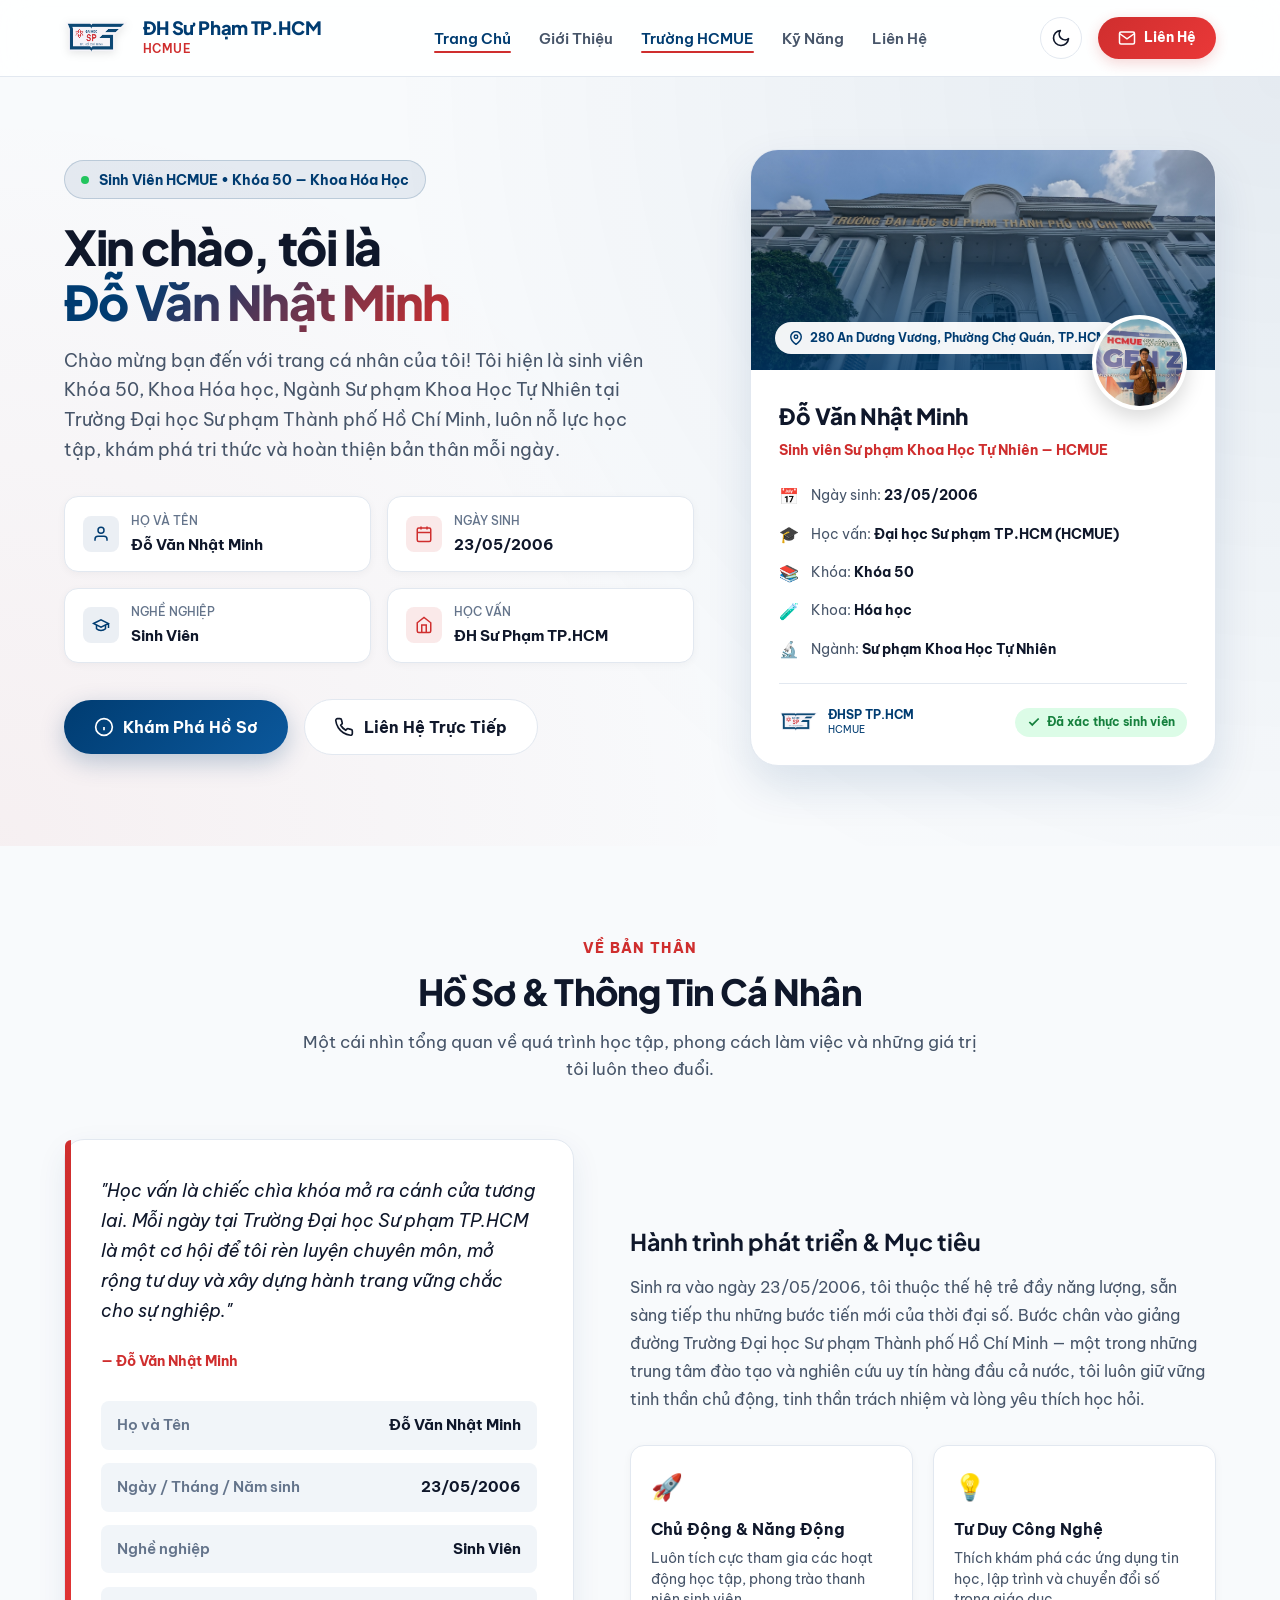
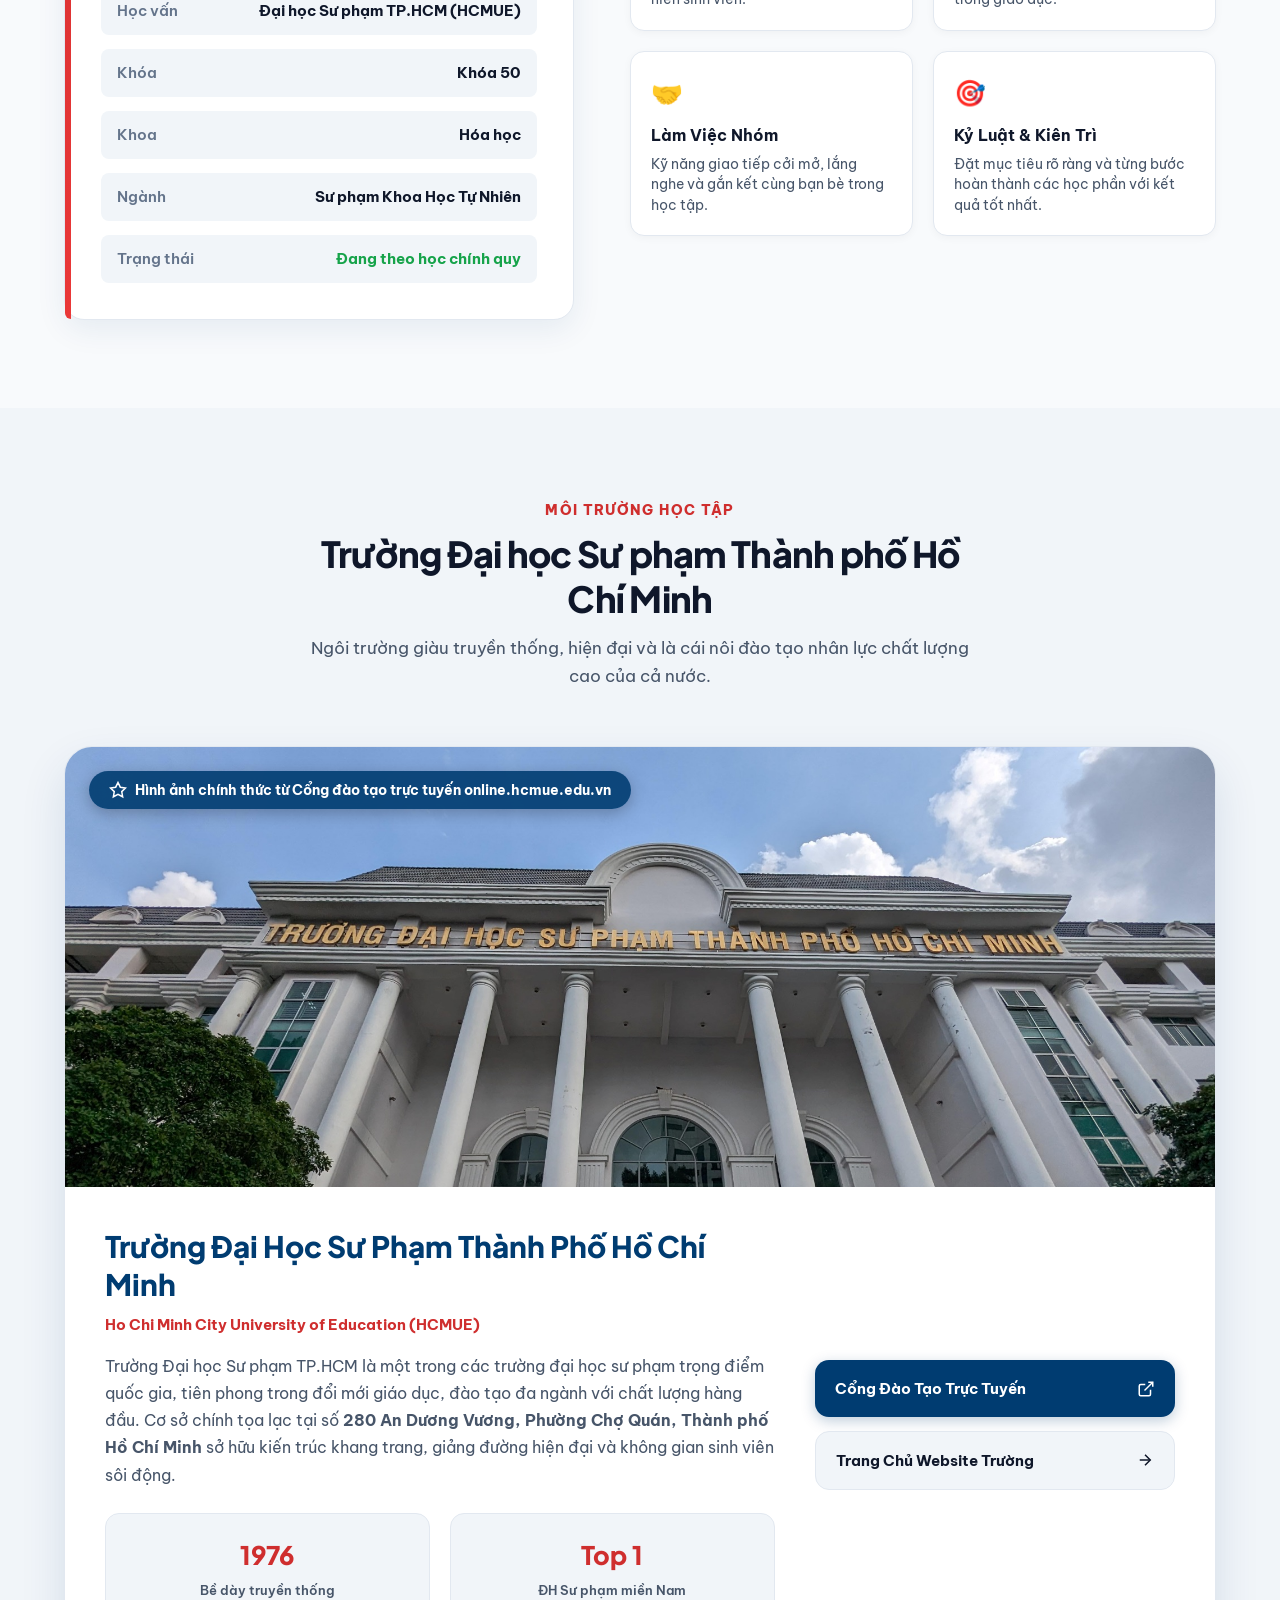
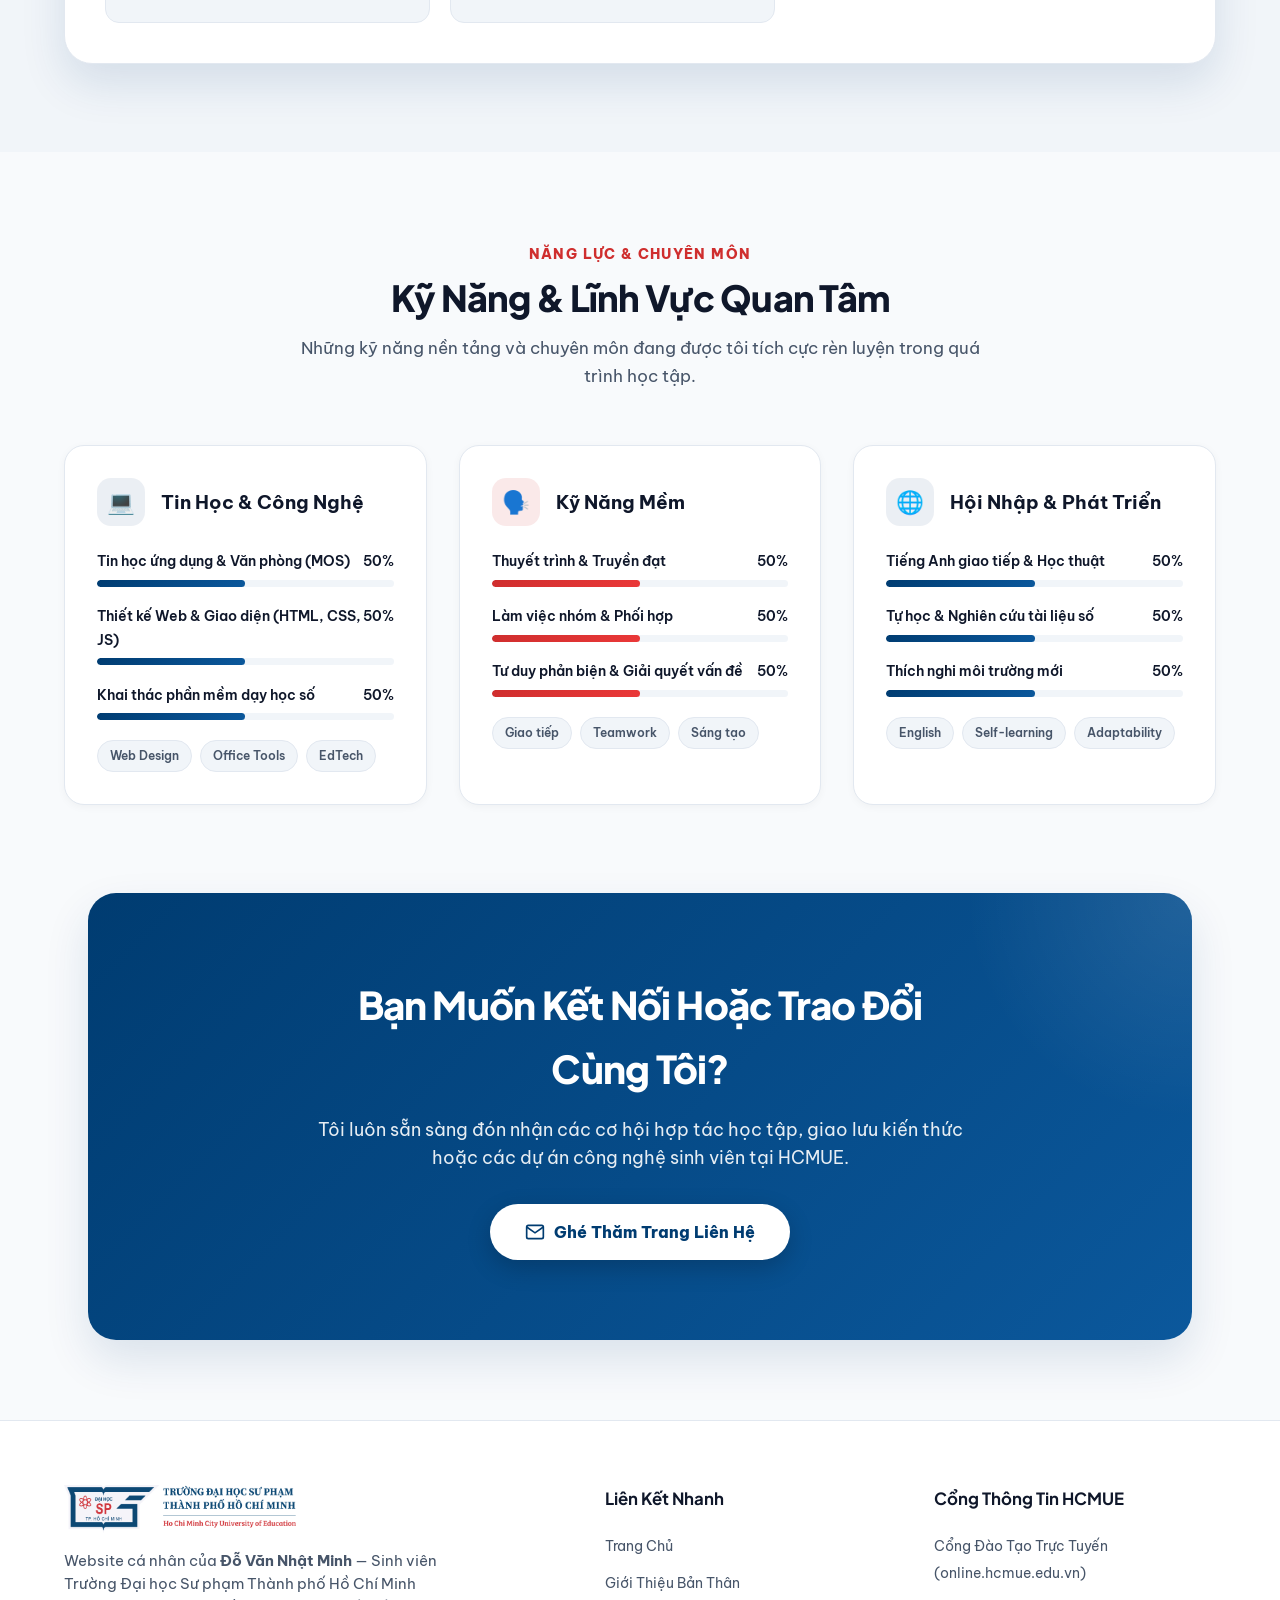
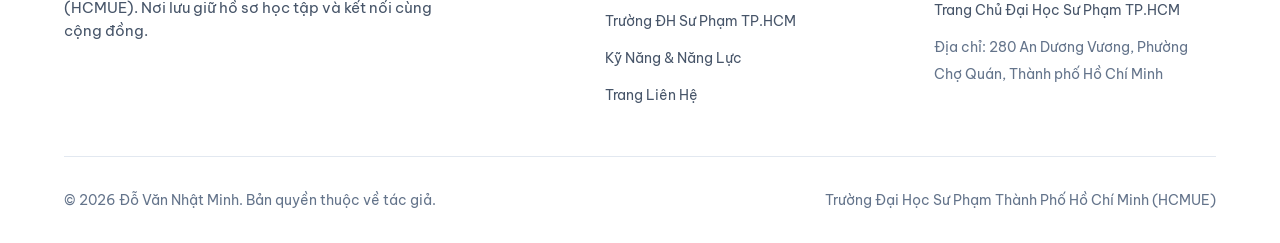
==== index.html @ 7319fc7e "Initial commit Created from https://vercel.com/new" ====
<!DOCTYPE html>
<html lang="vi" data-theme="light">
<head>
  <meta charset="UTF-8">
  <meta name="viewport" content="width=device-width, initial-scale=1.0">
  <title>Đỗ Văn Nhật Minh | Trang Cá Nhân - Trường Đại học Sư phạm TP.HCM</title>
  <meta name="description" content="Trang cá nhân của Đỗ Văn Nhật Minh - Sinh viên Trường Đại học Sư phạm Thành phố Hồ Chí Minh (HCMUE).">
  
  <!-- Favicon with HCMUE Logo -->
  <link rel="icon" type="image/png" href="assets/images/logo-hcmue.png">
  
  <!-- Fonts -->
  <link rel="preconnect" href="https://fonts.googleapis.com">
  <link rel="preconnect" href="https://fonts.gstatic.com" crossorigin>
  <link href="https://fonts.googleapis.com/css2?family=Be+Vietnam+Pro:ital,wght@0,300;0,400;0,500;0,600;0,700;0,800;1,400&family=Plus+Jakarta+Sans:wght@600;700;800&display=swap" rel="stylesheet">
  
  <!-- Main Stylesheet -->
  <link rel="stylesheet" href="assets/css/style.css">
</head>
<body>

  <!-- ==================== SITE HEADER & NAVBAR ==================== -->
  <header class="site-header">
    <div class="container navbar">
      <!-- Brand & School Logo -->
      <a href="index.html" class="nav-brand" title="Trường Đại học Sư phạm TP. Hồ Chí Minh">
        <img src="assets/images/logo-hcmue.png" alt="Logo Trường Đại học Sư phạm TP.HCM" class="brand-logo-img">
        <div class="brand-text">
          <span class="brand-title">ĐH Sư Phạm TP.HCM</span>
          <span class="brand-sub">HCMUE</span>
        </div>
      </a>

      <!-- Desktop Navigation Menu -->
      <ul class="nav-menu" id="navMenu">
        <li><a href="index.html" class="nav-link active">Trang Chủ</a></li>
        <li><a href="#about" class="nav-link">Giới Thiệu</a></li>
        <li><a href="#hcmue" class="nav-link">Trường HCMUE</a></li>
        <li><a href="#skills" class="nav-link">Kỹ Năng</a></li>
        <li><a href="contact.html" class="nav-link">Liên Hệ</a></li>
      </ul>

      <!-- Actions: Theme Toggle & Contact Button -->
      <div class="nav-actions">
        <button class="theme-toggle-btn" id="themeToggle" title="Chuyển đổi chế độ Sáng / Tối" aria-label="Đổi giao diện">
          <svg class="theme-icon-moon" width="20" height="20" viewBox="0 0 24 24" fill="none" stroke="currentColor" stroke-width="2" stroke-linecap="round" stroke-linejoin="round">
            <path d="M21 12.79A9 9 0 1 1 11.21 3 7 7 0 0 0 21 12.79z"></path>
          </svg>
          <svg class="theme-icon-sun" width="20" height="20" viewBox="0 0 24 24" fill="none" stroke="currentColor" stroke-width="2" stroke-linecap="round" stroke-linejoin="round">
            <circle cx="12" cy="12" r="5"></circle>
            <line x1="12" y1="1" x2="12" y2="3"></line>
            <line x1="12" y1="21" x2="12" y2="23"></line>
            <line x1="4.22" y1="4.22" x2="5.64" y2="5.64"></line>
            <line x1="18.36" y1="18.36" x2="19.78" y2="19.78"></line>
            <line x1="1" y1="12" x2="3" y2="12"></line>
            <line x1="21" y1="12" x2="23" y2="12"></line>
            <line x1="4.22" y1="19.78" x2="5.64" y2="18.36"></line>
            <line x1="18.36" y1="5.64" x2="19.78" y2="4.22"></line>
          </svg>
        </button>

        <a href="contact.html" class="btn-contact-nav">
          <svg width="18" height="18" viewBox="0 0 24 24" fill="none" stroke="currentColor" stroke-width="2">
            <path d="M4 4h16c1.1 0 2 .9 2 2v12c0 1.1-.9 2-2 2H4c-1.1 0-2-.9-2-2V6c0-1.1.9-2 2-2z"></path>
            <polyline points="22,6 12,13 2,6"></polyline>
          </svg>
          Liên Hệ
        </a>

        <!-- Mobile Toggle Button -->
        <button class="mobile-toggle" id="mobileToggle" aria-label="Mở Menu" aria-expanded="false">
          <svg width="26" height="26" viewBox="0 0 24 24" fill="none" stroke="currentColor" stroke-width="2">
            <line x1="3" y1="12" x2="21" y2="12"></line>
            <line x1="3" y1="6" x2="21" y2="6"></line>
            <line x1="3" y1="18" x2="21" y2="18"></line>
          </svg>
        </button>
      </div>
    </div>
  </header>

  <!-- ==================== MAIN CONTENT ==================== -->
  <main>
    <!-- HERO SECTION -->
    <section class="hero-section" id="home">
      <div class="container hero-grid">
        <!-- Hero Text Content -->
        <div class="hero-content">
          <div class="hero-badge-container">
            <span class="student-pill">
              <span class="pulse-dot"></span>
              Sinh Viên HCMUE • Khóa 50 — Khoa Hóa Học
            </span>
          </div>

          <h1 class="hero-title">
            Xin chào, tôi là <br>
            <span class="hero-title-highlight">Đỗ Văn Nhật Minh</span>
          </h1>

          <p class="hero-desc">
            Chào mừng bạn đến với trang cá nhân của tôi! Tôi hiện là sinh viên Khóa 50, Khoa Hóa học, Ngành Sư phạm Khoa Học Tự Nhiên tại Trường Đại học Sư phạm Thành phố Hồ Chí Minh, luôn nỗ lực học tập, khám phá tri thức và hoàn thiện bản thân mỗi ngày.
          </p>

          <!-- Quick Info Cards -->
          <div class="hero-quick-info">
            <div class="quick-info-item">
              <div class="quick-info-icon">
                <svg width="18" height="18" viewBox="0 0 24 24" fill="none" stroke="currentColor" stroke-width="2">
                  <path d="M20 21v-2a4 4 0 0 0-4-4H8a4 4 0 0 0-4 4v2"></path>
                  <circle cx="12" cy="7" r="4"></circle>
                </svg>
              </div>
              <div>
                <span class="quick-info-label">Họ và Tên</span>
                <span class="quick-info-val">Đỗ Văn Nhật Minh</span>
              </div>
            </div>

            <div class="quick-info-item">
              <div class="quick-info-icon accent">
                <svg width="18" height="18" viewBox="0 0 24 24" fill="none" stroke="currentColor" stroke-width="2">
                  <rect x="3" y="4" width="18" height="18" rx="2" ry="2"></rect>
                  <line x1="16" y1="2" x2="16" y2="6"></line>
                  <line x1="8" y1="2" x2="8" y2="6"></line>
                  <line x1="3" y1="10" x2="21" y2="10"></line>
                </svg>
              </div>
              <div>
                <span class="quick-info-label">Ngày sinh</span>
                <span class="quick-info-val">23/05/2006</span>
              </div>
            </div>

            <div class="quick-info-item">
              <div class="quick-info-icon">
                <svg width="18" height="18" viewBox="0 0 24 24" fill="none" stroke="currentColor" stroke-width="2">
                  <path d="M22 10v6M2 10l10-5 10 5-10 5z"></path>
                  <path d="M6 12v5c3 3 9 3 12 0v-5"></path>
                </svg>
              </div>
              <div>
                <span class="quick-info-label">Nghề nghiệp</span>
                <span class="quick-info-val">Sinh Viên</span>
              </div>
            </div>

            <div class="quick-info-item">
              <div class="quick-info-icon accent">
                <svg width="18" height="18" viewBox="0 0 24 24" fill="none" stroke="currentColor" stroke-width="2">
                  <path d="M3 9l9-7 9 7v11a2 2 0 0 1-2 2H5a2 2 0 0 1-2-2z"></path>
                  <polyline points="9 22 9 12 15 12 15 22"></polyline>
                </svg>
              </div>
              <div>
                <span class="quick-info-label">Học vấn</span>
                <span class="quick-info-val">ĐH Sư Phạm TP.HCM</span>
              </div>
            </div>
          </div>

          <!-- CTA Buttons -->
          <div class="hero-cta-group">
            <a href="#about" class="btn-primary">
              <svg width="20" height="20" viewBox="0 0 24 24" fill="none" stroke="currentColor" stroke-width="2">
                <circle cx="12" cy="12" r="10"></circle>
                <line x1="12" y1="16" x2="12" y2="12"></line>
                <line x1="12" y1="8" x2="12.01" y2="8"></line>
              </svg>
              Khám Phá Hồ Sơ
            </a>
            <a href="contact.html" class="btn-outline">
              <svg width="20" height="20" viewBox="0 0 24 24" fill="none" stroke="currentColor" stroke-width="2">
                <path d="M22 16.92v3a2 2 0 0 1-2.18 2 19.79 19.79 0 0 1-8.63-3.07 19.5 19.5 0 0 1-6-6 19.79 19.79 0 0 1-3.07-8.67A2 2 0 0 1 4.11 2h3a2 2 0 0 1 2 1.72 12.84 12.84 0 0 0 .7 2.81 2 2 0 0 1-.45 2.11L8.09 9.91a16 16 0 0 0 6 6l1.27-1.27a2 2 0 0 1 2.11-.45 12.84 12.84 0 0 0 2.81.7A2 2 0 0 1 22 16.92z"></path>
              </svg>
              Liên Hệ Trực Tiếp
            </a>
          </div>
        </div>

        <!-- Hero Card Visual with Campus Photo from online.hcmue.edu.vn -->
        <div class="hero-card-visual">
          <div class="hero-profile-card">
            <div class="card-campus-cover">
              <img src="assets/images/banner-1668412987.c5ee3f2a.jpg" alt="Trường Đại học Sư phạm TP.HCM" class="card-campus-img">
              <div class="card-campus-overlay">
                <span class="campus-tag">
                  <svg width="14" height="14" viewBox="0 0 24 24" fill="none" stroke="currentColor" stroke-width="2.5">
                    <path d="M21 10c0 7-9 13-9 13s-9-6-9-13a9 9 0 0 1 18 0z"></path>
                    <circle cx="12" cy="10" r="3"></circle>
                  </svg>
                  280 An Dương Vương, Phường Chợ Quán, TP.HCM
                </span>
              </div>
            </div>

            <div class="card-body-content">
              <!-- Avatar Frame -->
              <div class="avatar-wrapper">
                <img src="assets/images/avatarhcmue.jpg" alt="Avatar Đỗ Văn Nhật Minh" class="avatar-img">
              </div>

              <div class="student-meta-name">Đỗ Văn Nhật Minh</div>
              <div class="student-meta-role">Sinh viên Sư phạm Khoa Học Tự Nhiên — HCMUE</div>

              <div class="student-credentials-list">
                <div class="credential-item">
                  <span class="credential-icon">📅</span>
                  <span>Ngày sinh: <strong>23/05/2006</strong></span>
                </div>
                <div class="credential-item">
                  <span class="credential-icon">🎓</span>
                  <span>Học vấn: <strong>Đại học Sư phạm TP.HCM (HCMUE)</strong></span>
                </div>
                <div class="credential-item">
                  <span class="credential-icon">📚</span>
                  <span>Khóa: <strong>Khóa 50</strong></span>
                </div>
                <div class="credential-item">
                  <span class="credential-icon">🧪</span>
                  <span>Khoa: <strong>Hóa học</strong></span>
                </div>
                <div class="credential-item">
                  <span class="credential-icon">🔬</span>
                  <span>Ngành: <strong>Sư phạm Khoa Học Tự Nhiên</strong></span>
                </div>
              </div>

              <div class="card-footer-hcmue">
                <div class="hcmue-mini-brand">
                  <img src="assets/images/logo-hcmue.png" alt="Logo HCMUE" class="hcmue-mini-logo">
                  <span class="hcmue-mini-text">ĐHSP TP.HCM<br><small style="font-weight:400;">HCMUE</small></span>
                </div>
                <span class="verified-badge">
                  <svg width="14" height="14" viewBox="0 0 24 24" fill="none" stroke="currentColor" stroke-width="3">
                    <polyline points="20 6 9 17 4 12"></polyline>
                  </svg>
                  Đã xác thực sinh viên
                </span>
              </div>
            </div>
          </div>
        </div>
      </div>
    </section>

    <!-- ABOUT SECTION -->
    <section class="section-padding" id="about">
      <div class="container">
        <div class="section-header">
          <span class="section-subtitle">Về Bản Thân</span>
          <h2 class="section-title">Hồ Sơ & Thông Tin Cá Nhân</h2>
          <p class="section-lead">
            Một cái nhìn tổng quan về quá trình học tập, phong cách làm việc và những giá trị tôi luôn theo đuổi.
          </p>
        </div>

        <div class="about-grid">
          <div class="about-left">
            <div class="about-card-banner">
              <p class="about-quote">
                "Học vấn là chiếc chìa khóa mở ra cánh cửa tương lai. Mỗi ngày tại Trường Đại học Sư phạm TP.HCM là một cơ hội để tôi rèn luyện chuyên môn, mở rộng tư duy và xây dựng hành trang vững chắc cho sự nghiệp."
              </p>
              <div class="about-quote-author">— Đỗ Văn Nhật Minh</div>

              <div class="about-details-table">
                <div class="detail-row">
                  <span class="detail-label">Họ và Tên</span>
                  <span class="detail-value">Đỗ Văn Nhật Minh</span>
                </div>
                <div class="detail-row">
                  <span class="detail-label">Ngày / Tháng / Năm sinh</span>
                  <span class="detail-value">23/05/2006</span>
                </div>
                <div class="detail-row">
                  <span class="detail-label">Nghề nghiệp</span>
                  <span class="detail-value">Sinh Viên</span>
                </div>
                <div class="detail-row">
                  <span class="detail-label">Học vấn</span>
                  <span class="detail-value">Đại học Sư phạm TP.HCM (HCMUE)</span>
                </div>
                <div class="detail-row">
                  <span class="detail-label">Khóa</span>
                  <span class="detail-value">Khóa 50</span>
                </div>
                <div class="detail-row">
                  <span class="detail-label">Khoa</span>
                  <span class="detail-value">Hóa học</span>
                </div>
                <div class="detail-row">
                  <span class="detail-label">Ngành</span>
                  <span class="detail-value">Sư phạm Khoa Học Tự Nhiên</span>
                </div>
                <div class="detail-row">
                  <span class="detail-label">Trạng thái</span>
                  <span class="detail-value" style="color: #16a34a;">Đang theo học chính quy</span>
                </div>
              </div>
            </div>
          </div>

          <div class="about-right">
            <div class="content-block">
              <h3>Hành trình phát triển & Mục tiêu</h3>
              <p>
                Sinh ra vào ngày 23/05/2006, tôi thuộc thế hệ trẻ đầy năng lượng, sẵn sàng tiếp thu những bước tiến mới của thời đại số. Bước chân vào giảng đường Trường Đại học Sư phạm Thành phố Hồ Chí Minh — một trong những trung tâm đào tạo và nghiên cứu uy tín hàng đầu cả nước, tôi luôn giữ vững tinh thần chủ động, tinh thần trách nhiệm và lòng yêu thích học hỏi.
              </p>
            </div>

            <div class="feature-cards-grid">
              <div class="feature-card">
                <div class="feature-card-icon">🚀</div>
                <div class="feature-card-title">Chủ Động & Năng Động</div>
                <div class="feature-card-desc">Luôn tích cực tham gia các hoạt động học tập, phong trào thanh niên sinh viên.</div>
              </div>

              <div class="feature-card">
                <div class="feature-card-icon">💡</div>
                <div class="feature-card-title">Tư Duy Công Nghệ</div>
                <div class="feature-card-desc">Thích khám phá các ứng dụng tin học, lập trình và chuyển đổi số trong giáo dục.</div>
              </div>

              <div class="feature-card">
                <div class="feature-card-icon">🤝</div>
                <div class="feature-card-title">Làm Việc Nhóm</div>
                <div class="feature-card-desc">Kỹ năng giao tiếp cởi mở, lắng nghe và gắn kết cùng bạn bè trong học tập.</div>
              </div>

              <div class="feature-card">
                <div class="feature-card-icon">🎯</div>
                <div class="feature-card-title">Kỷ Luật & Kiên Trì</div>
                <div class="feature-card-desc">Đặt mục tiêu rõ ràng và từng bước hoàn thành các học phần với kết quả tốt nhất.</div>
              </div>
            </div>
          </div>
        </div>
      </div>
    </section>

    <!-- HCMUE SHOWCASE SECTION -->
    <section class="section-padding hcmue-showcase-section" id="hcmue">
      <div class="container">
        <div class="section-header">
          <span class="section-subtitle">Môi Trường Học Tập</span>
          <h2 class="section-title">Trường Đại học Sư phạm Thành phố Hồ Chí Minh</h2>
          <p class="section-lead">
            Ngôi trường giàu truyền thống, hiện đại và là cái nôi đào tạo nhân lực chất lượng cao của cả nước.
          </p>
        </div>

        <div class="hcmue-banner-card">
          <!-- Real Campus Photo from online.hcmue.edu.vn -->
          <div class="hcmue-banner-img-wrap">
            <img src="assets/images/banner-1668412987.c5ee3f2a.jpg" alt="Mặt tiền Tòa nhà A Trường ĐH Sư phạm TP.HCM" class="hcmue-banner-img">
            <div class="hcmue-banner-badge">
              <svg width="18" height="18" viewBox="0 0 24 24" fill="none" stroke="currentColor" stroke-width="2">
                <polygon points="12 2 15.09 8.26 22 9.27 17 14.14 18.18 21.02 12 17.77 5.82 21.02 7 14.14 2 9.27 8.91 8.26 12 2"></polygon>
              </svg>
              Hình ảnh chính thức từ Cổng đào tạo trực tuyến online.hcmue.edu.vn
            </div>
          </div>

          <div class="hcmue-banner-info">
            <div class="hcmue-info-main">
              <h3>Trường Đại Học Sư Phạm Thành Phố Hồ Chí Minh</h3>
              <div class="hcmue-latin-sub">Ho Chi Minh City University of Education (HCMUE)</div>
              <p>
                Trường Đại học Sư phạm TP.HCM là một trong các trường đại học sư phạm trọng điểm quốc gia, tiên phong trong đổi mới giáo dục, đào tạo đa ngành với chất lượng hàng đầu. Cơ sở chính tọa lạc tại số <strong>280 An Dương Vương, Phường Chợ Quán, Thành phố Hồ Chí Minh</strong> sở hữu kiến trúc khang trang, giảng đường hiện đại và không gian sinh viên sôi động.
              </p>

              <div class="hcmue-stats-grid">
                <div class="hcmue-stat-box">
                  <span class="hcmue-stat-num">1976</span>
                  <span class="hcmue-stat-label">Bề dày truyền thống</span>
                </div>
                <div class="hcmue-stat-box">
                  <span class="hcmue-stat-num">Top 1</span>
                  <span class="hcmue-stat-label">ĐH Sư phạm miền Nam</span>
                </div>
              </div>
            </div>

            <div class="hcmue-links-box">
              <a href="https://online.hcmue.edu.vn" target="_blank" rel="noopener noreferrer" class="btn-portal-link" title="Đến cổng đào tạo trực tuyến HCMUE">
                <span>Cổng Đào Tạo Trực Tuyến</span>
                <svg width="18" height="18" viewBox="0 0 24 24" fill="none" stroke="currentColor" stroke-width="2">
                  <path d="M18 13v6a2 2 0 0 1-2 2H5a2 2 0 0 1-2-2V8a2 2 0 0 1 2-2h6"></path>
                  <polyline points="15 3 21 3 21 9"></polyline>
                  <line x1="10" y1="14" x2="21" y2="3"></line>
                </svg>
              </a>

              <a href="https://hcmue.edu.vn" target="_blank" rel="noopener noreferrer" class="btn-portal-secondary" title="Đến trang chủ chính thức HCMUE">
                <span>Trang Chủ Website Trường</span>
                <svg width="18" height="18" viewBox="0 0 24 24" fill="none" stroke="currentColor" stroke-width="2">
                  <path d="M5 12h14"></path>
                  <path d="m12 5 7 7-7 7"></path>
                </svg>
              </a>
            </div>
          </div>
        </div>
      </div>
    </section>

    <!-- SKILLS SECTION -->
    <section class="section-padding" id="skills">
      <div class="container">
        <div class="section-header">
          <span class="section-subtitle">Năng Lực & Chuyên Môn</span>
          <h2 class="section-title">Kỹ Năng & Lĩnh Vực Quan Tâm</h2>
          <p class="section-lead">
            Những kỹ năng nền tảng và chuyên môn đang được tôi tích cực rèn luyện trong quá trình học tập.
          </p>
        </div>

        <div class="skills-grid">
          <!-- Card 1: CNTT & Tin học -->
          <div class="skill-card">
            <div class="skill-card-header">
              <div class="skill-icon-wrap">💻</div>
              <h3 class="skill-card-title">Tin Học & Công Nghệ</h3>
            </div>
            <div class="skill-items-list">
              <div class="skill-progress-item">
                <div class="skill-info-meta">
                  <span>Tin học ứng dụng & Văn phòng (MOS)</span>
                  <span>50%</span>
                </div>
                <div class="skill-progress-bar">
                  <div class="skill-progress-fill" style="width: 50%;"></div>
                </div>
              </div>
              <div class="skill-progress-item">
                <div class="skill-info-meta">
                  <span>Thiết kế Web & Giao diện (HTML, CSS, JS)</span>
                  <span>50%</span>
                </div>
                <div class="skill-progress-bar">
                  <div class="skill-progress-fill" style="width: 50%;"></div>
                </div>
              </div>
              <div class="skill-progress-item">
                <div class="skill-info-meta">
                  <span>Khai thác phần mềm dạy học số</span>
                  <span>50%</span>
                </div>
                <div class="skill-progress-bar">
                  <div class="skill-progress-fill" style="width: 50%;"></div>
                </div>
              </div>
            </div>
            <div class="skill-tags">
              <span class="skill-tag">Web Design</span>
              <span class="skill-tag">Office Tools</span>
              <span class="skill-tag">EdTech</span>
            </div>
          </div>

          <!-- Card 2: Kỹ năng mềm -->
          <div class="skill-card">
            <div class="skill-card-header">
              <div class="skill-icon-wrap accent">🗣️</div>
              <h3 class="skill-card-title">Kỹ Năng Mềm</h3>
            </div>
            <div class="skill-items-list">
              <div class="skill-progress-item">
                <div class="skill-info-meta">
                  <span>Thuyết trình & Truyền đạt</span>
                  <span>50%</span>
                </div>
                <div class="skill-progress-bar">
                  <div class="skill-progress-fill accent" style="width: 50%;"></div>
                </div>
              </div>
              <div class="skill-progress-item">
                <div class="skill-info-meta">
                  <span>Làm việc nhóm & Phối hợp</span>
                  <span>50%</span>
                </div>
                <div class="skill-progress-bar">
                  <div class="skill-progress-fill accent" style="width: 50%;"></div>
                </div>
              </div>
              <div class="skill-progress-item">
                <div class="skill-info-meta">
                  <span>Tư duy phản biện & Giải quyết vấn đề</span>
                  <span>50%</span>
                </div>
                <div class="skill-progress-bar">
                  <div class="skill-progress-fill accent" style="width: 50%;"></div>
                </div>
              </div>
            </div>
            <div class="skill-tags">
              <span class="skill-tag">Giao tiếp</span>
              <span class="skill-tag">Teamwork</span>
              <span class="skill-tag">Sáng tạo</span>
            </div>
          </div>

          <!-- Card 3: Ngoại ngữ & Khả năng thích ứng -->
          <div class="skill-card">
            <div class="skill-card-header">
              <div class="skill-icon-wrap">🌐</div>
              <h3 class="skill-card-title">Hội Nhập & Phát Triển</h3>
            </div>
            <div class="skill-items-list">
              <div class="skill-progress-item">
                <div class="skill-info-meta">
                  <span>Tiếng Anh giao tiếp & Học thuật</span>
                  <span>50%</span>
                </div>
                <div class="skill-progress-bar">
                  <div class="skill-progress-fill" style="width: 50%;"></div>
                </div>
              </div>
              <div class="skill-progress-item">
                <div class="skill-info-meta">
                  <span>Tự học & Nghiên cứu tài liệu số</span>
                  <span>50%</span>
                </div>
                <div class="skill-progress-bar">
                  <div class="skill-progress-fill" style="width: 50%;"></div>
                </div>
              </div>
              <div class="skill-progress-item">
                <div class="skill-info-meta">
                  <span>Thích nghi môi trường mới</span>
                  <span>50%</span>
                </div>
                <div class="skill-progress-bar">
                  <div class="skill-progress-fill" style="width: 50%;"></div>
                </div>
              </div>
            </div>
            <div class="skill-tags">
              <span class="skill-tag">English</span>
              <span class="skill-tag">Self-learning</span>
              <span class="skill-tag">Adaptability</span>
            </div>
          </div>
        </div>
      </div>
    </section>

    <!-- CALL TO ACTION BANNER -->
    <section class="container">
      <div class="cta-section">
        <div class="cta-content">
          <h2 class="cta-title">Bạn Muốn Kết Nối Hoặc Trao Đổi Cùng Tôi?</h2>
          <p class="cta-desc">
            Tôi luôn sẵn sàng đón nhận các cơ hội hợp tác học tập, giao lưu kiến thức hoặc các dự án công nghệ sinh viên tại HCMUE.
          </p>
          <a href="contact.html" class="btn-cta-white">
            <svg width="20" height="20" viewBox="0 0 24 24" fill="none" stroke="currentColor" stroke-width="2">
              <path d="M4 4h16c1.1 0 2 .9 2 2v12c0 1.1-.9 2-2 2H4c-1.1 0-2-.9-2-2V6c0-1.1.9-2 2-2z"></path>
              <polyline points="22,6 12,13 2,6"></polyline>
            </svg>
            Ghé Thăm Trang Liên Hệ
          </a>
        </div>
      </div>
    </section>
  </main>

  <!-- ==================== SITE FOOTER ==================== -->
  <footer class="site-footer">
    <div class="container">
      <div class="footer-grid">
        <div class="footer-brand">
          <img src="assets/images/logo_banner.758d891f.png" alt="Trường Đại học Sư phạm TP. Hồ Chí Minh" class="footer-logo-img">
          <p class="footer-desc">
            Website cá nhân của <strong>Đỗ Văn Nhật Minh</strong> — Sinh viên Trường Đại học Sư phạm Thành phố Hồ Chí Minh (HCMUE). Nơi lưu giữ hồ sơ học tập và kết nối cùng cộng đồng.
          </p>
        </div>

        <div class="footer-col">
          <h5>Liên Kết Nhanh</h5>
          <ul class="footer-links">
            <li><a href="index.html" class="footer-link">Trang Chủ</a></li>
            <li><a href="#about" class="footer-link">Giới Thiệu Bản Thân</a></li>
            <li><a href="#hcmue" class="footer-link">Trường ĐH Sư Phạm TP.HCM</a></li>
            <li><a href="#skills" class="footer-link">Kỹ Năng & Năng Lực</a></li>
            <li><a href="contact.html" class="footer-link">Trang Liên Hệ</a></li>
          </ul>
        </div>

        <div class="footer-col">
          <h5>Cổng Thông Tin HCMUE</h5>
          <ul class="footer-links">
            <li><a href="https://online.hcmue.edu.vn" target="_blank" rel="noopener noreferrer" class="footer-link">Cổng Đào Tạo Trực Tuyến (online.hcmue.edu.vn)</a></li>
            <li><a href="https://hcmue.edu.vn" target="_blank" rel="noopener noreferrer" class="footer-link">Trang Chủ Đại Học Sư Phạm TP.HCM</a></li>
            <li><span class="footer-link" style="color: var(--text-light);">Địa chỉ: 280 An Dương Vương, Phường Chợ Quán, Thành phố Hồ Chí Minh</span></li>
          </ul>
        </div>
      </div>

      <div class="footer-bottom">
        <div>
          © 2026 Đỗ Văn Nhật Minh. Bản quyền thuộc về tác giả.
        </div>
        <div>
          Trường Đại Học Sư Phạm Thành Phố Hồ Chí Minh (HCMUE)
        </div>
      </div>
    </div>
  </footer>

  <!-- Main JavaScript File -->
  <script src="assets/js/main.js"></script>
</body>
</html>
---- assets/css/style.css ----
/* ==========================================================================
   WEBSITE CÁ NHÂN: ĐỖ VĂN NHẬT MINH
   TRƯỜNG ĐẠI HỌC SƯ PHẠM TP. HỒ CHÍ MINH (HCMUE)
   Author: Antigravity Modern Web Design
   ========================================================================== */

@import url('https://fonts.googleapis.com/css2?family=Be+Vietnam+Pro:wght@300;400;500;600;700;800&family=Plus+Jakarta+Sans:wght@500;600;700;800&display=swap');

/* --- CSS Variables & Theming --- */
:root {
  /* HCMUE Brand Colors */
  --primary: #003c71;
  --primary-dark: #00274d;
  --primary-light: #0b589c;
  --primary-gradient: linear-gradient(135deg, #003c71 0%, #0b589c 100%);
  --accent: #cf2e2e;
  --accent-hover: #b71c1c;
  --accent-gradient: linear-gradient(135deg, #cf2e2e 0%, #ea3838 100%);
  --accent-glow: rgba(207, 46, 46, 0.2);

  /* Light Theme Palette */
  --bg-body: #f8fafc;
  --bg-surface: #ffffff;
  --bg-surface-soft: #f1f5f9;
  --bg-glass: rgba(255, 255, 255, 0.85);
  --border-color: #e2e8f0;
  --border-light: #edf2f7;

  --text-main: #0f172a;
  --text-muted: #475569;
  --text-light: #64748b;
  --text-inverse: #ffffff;

  /* Shadows & Radius */
  --shadow-sm: 0 2px 8px rgba(0, 0, 0, 0.04);
  --shadow-md: 0 10px 30px rgba(0, 60, 113, 0.08);
  --shadow-lg: 0 20px 45px rgba(0, 60, 113, 0.12);
  --shadow-hover: 0 22px 50px rgba(0, 60, 113, 0.16);

  --radius-sm: 8px;
  --radius-md: 14px;
  --radius-lg: 20px;
  --radius-xl: 28px;
  --radius-full: 9999px;

  --transition: all 0.3s cubic-bezier(0.4, 0, 0.2, 1);
}

/* Dark Mode Theme */
[data-theme="dark"] {
  --bg-body: #0b1120;
  --bg-surface: #131c31;
  --bg-surface-soft: #1a253e;
  --bg-glass: rgba(19, 28, 49, 0.85);
  --border-color: #1e2d4a;
  --border-light: #243454;

  --text-main: #f8fafc;
  --text-muted: #cbd5e1;
  --text-light: #94a3b8;

  --shadow-sm: 0 2px 8px rgba(0, 0, 0, 0.3);
  --shadow-md: 0 10px 30px rgba(0, 0, 0, 0.4);
  --shadow-lg: 0 20px 45px rgba(0, 0, 0, 0.5);
  --shadow-hover: 0 22px 50px rgba(0, 0, 0, 0.6);
}

/* --- Base & Reset --- */
*, *::before, *::after {
  box-sizing: border-box;
  margin: 0;
  padding: 0;
}

html {
  scroll-behavior: smooth;
  font-size: 16px;
}

body {
  font-family: 'Be Vietnam Pro', -apple-system, BlinkMacSystemFont, 'Segoe UI', Roboto, sans-serif;
  background-color: var(--bg-body);
  color: var(--text-main);
  line-height: 1.65;
  transition: background-color 0.3s ease, color 0.3s ease;
  overflow-x: hidden;
}

a {
  color: inherit;
  text-decoration: none;
  transition: var(--transition);
}

img {
  max-width: 100%;
  height: auto;
  display: block;
}

button, input, textarea {
  font-family: inherit;
  font-size: inherit;
}

.container {
  width: 100%;
  max-width: 1200px;
  margin: 0 auto;
  padding: 0 1.5rem;
}

/* --- Header & Navigation Bar --- */
.site-header {
  position: sticky;
  top: 0;
  z-index: 1000;
  background-color: var(--bg-glass);
  backdrop-filter: blur(16px);
  -webkit-backdrop-filter: blur(16px);
  border-bottom: 1px solid var(--border-color);
  transition: var(--transition);
}

.navbar {
  display: flex;
  align-items: center;
  justify-content: space-between;
  height: 76px;
}

.nav-brand {
  display: flex;
  align-items: center;
  gap: 0.85rem;
}

.brand-logo-img {
  height: 46px;
  width: auto;
  object-fit: contain;
  filter: drop-shadow(0 2px 4px rgba(0,0,0,0.1));
}

.brand-text {
  display: flex;
  flex-direction: column;
}

.brand-title {
  font-family: 'Plus Jakarta Sans', sans-serif;
  font-size: 1.15rem;
  font-weight: 800;
  color: var(--primary);
  line-height: 1.2;
  letter-spacing: -0.02em;
}

[data-theme="dark"] .brand-title {
  color: #60a5fa;
}

.brand-sub {
  font-size: 0.75rem;
  font-weight: 600;
  color: var(--accent);
  text-transform: uppercase;
  letter-spacing: 0.05em;
}

.nav-menu {
  display: flex;
  align-items: center;
  list-style: none;
  gap: 1.75rem;
}

.nav-link {
  font-size: 0.95rem;
  font-weight: 600;
  color: var(--text-muted);
  position: relative;
  padding: 0.35rem 0;
}

.nav-link:hover,
.nav-link.active {
  color: var(--primary);
}

[data-theme="dark"] .nav-link:hover,
[data-theme="dark"] .nav-link.active {
  color: #60a5fa;
}

.nav-link::after {
  content: '';
  position: absolute;
  bottom: 0;
  left: 0;
  width: 0;
  height: 2.5px;
  background: var(--accent);
  border-radius: var(--radius-full);
  transition: width 0.25s ease;
}

.nav-link:hover::after,
.nav-link.active::after {
  width: 100%;
}

.nav-actions {
  display: flex;
  align-items: center;
  gap: 1rem;
}

.theme-toggle-btn {
  display: flex;
  align-items: center;
  justify-content: center;
  width: 42px;
  height: 42px;
  border-radius: var(--radius-full);
  border: 1px solid var(--border-color);
  background: var(--bg-surface);
  color: var(--text-main);
  cursor: pointer;
  transition: var(--transition);
}

.theme-toggle-btn:hover {
  background: var(--bg-surface-soft);
  transform: translateY(-2px);
  box-shadow: var(--shadow-sm);
}

.theme-icon-sun {
  display: none;
}
.theme-icon-moon {
  display: block;
}

[data-theme="dark"] .theme-icon-sun {
  display: block;
  color: #f59e0b;
}
[data-theme="dark"] .theme-icon-moon {
  display: none;
}

.btn-contact-nav {
  display: inline-flex;
  align-items: center;
  gap: 0.5rem;
  padding: 0.6rem 1.25rem;
  background: var(--accent-gradient);
  color: #ffffff !important;
  font-weight: 700;
  font-size: 0.9rem;
  border-radius: var(--radius-full);
  box-shadow: 0 4px 14px var(--accent-glow);
  transition: var(--transition);
}

.btn-contact-nav:hover {
  transform: translateY(-2px);
  box-shadow: 0 6px 20px rgba(207, 46, 46, 0.4);
}

.mobile-toggle {
  display: none;
  background: none;
  border: none;
  color: var(--text-main);
  cursor: pointer;
  padding: 0.5rem;
}

/* --- Hero Banner Section --- */
.hero-section {
  position: relative;
  padding: 4.5rem 0 5rem;
  background: radial-gradient(circle at top right, rgba(0, 60, 113, 0.08) 0%, transparent 60%),
              radial-gradient(circle at bottom left, rgba(207, 46, 46, 0.05) 0%, transparent 50%);
  overflow: hidden;
}

.hero-grid {
  display: grid;
  grid-template-columns: 1.15fr 0.85fr;
  align-items: center;
  gap: 3.5rem;
}

.hero-badge-container {
  margin-bottom: 1.25rem;
}

.student-pill {
  display: inline-flex;
  align-items: center;
  gap: 0.6rem;
  padding: 0.45rem 1rem;
  background: rgba(0, 60, 113, 0.08);
  border: 1px solid rgba(0, 60, 113, 0.18);
  border-radius: var(--radius-full);
  font-size: 0.85rem;
  font-weight: 700;
  color: var(--primary);
}

[data-theme="dark"] .student-pill {
  background: rgba(96, 165, 250, 0.1);
  border-color: rgba(96, 165, 250, 0.25);
  color: #93c5fd;
}

.pulse-dot {
  width: 8px;
  height: 8px;
  border-radius: 50%;
  background-color: #22c55e;
  box-shadow: 0 0 0 0 rgba(34, 197, 94, 0.7);
  animation: pulse-ring 1.8s infinite;
}

@keyframes pulse-ring {
  0% { box-shadow: 0 0 0 0 rgba(34, 197, 94, 0.7); }
  70% { box-shadow: 0 0 0 8px rgba(34, 197, 94, 0); }
  100% { box-shadow: 0 0 0 0 rgba(34, 197, 94, 0); }
}

.hero-title {
  font-family: 'Plus Jakarta Sans', sans-serif;
  font-size: 3rem;
  font-weight: 800;
  line-height: 1.15;
  color: var(--text-main);
  margin-bottom: 1rem;
  letter-spacing: -0.03em;
}

.hero-title-highlight {
  background: linear-gradient(135deg, var(--primary) 20%, var(--accent) 100%);
  -webkit-background-clip: text;
  -webkit-text-fill-color: transparent;
}

[data-theme="dark"] .hero-title-highlight {
  background: linear-gradient(135deg, #60a5fa 20%, #f87171 100%);
  -webkit-background-clip: text;
  -webkit-text-fill-color: transparent;
}

.hero-desc {
  font-size: 1.125rem;
  color: var(--text-muted);
  margin-bottom: 2rem;
  max-width: 580px;
}

.hero-quick-info {
  display: grid;
  grid-template-columns: repeat(2, 1fr);
  gap: 1rem;
  margin-bottom: 2.25rem;
}

.quick-info-item {
  display: flex;
  align-items: center;
  gap: 0.75rem;
  padding: 0.85rem 1.15rem;
  background: var(--bg-surface);
  border: 1px solid var(--border-color);
  border-radius: var(--radius-md);
  box-shadow: var(--shadow-sm);
  transition: var(--transition);
}

.quick-info-item:hover {
  transform: translateY(-2px);
  border-color: var(--primary);
  box-shadow: var(--shadow-md);
}

.quick-info-icon {
  width: 36px;
  height: 36px;
  display: flex;
  align-items: center;
  justify-content: center;
  background: rgba(0, 60, 113, 0.08);
  color: var(--primary);
  border-radius: var(--radius-sm);
  font-size: 1.1rem;
  flex-shrink: 0;
}

[data-theme="dark"] .quick-info-icon {
  background: rgba(96, 165, 250, 0.15);
  color: #60a5fa;
}

.quick-info-icon.accent {
  background: rgba(207, 46, 46, 0.1);
  color: var(--accent);
}

.quick-info-label {
  display: block;
  font-size: 0.75rem;
  color: var(--text-light);
  font-weight: 500;
  text-transform: uppercase;
}

.quick-info-val {
  font-size: 0.95rem;
  font-weight: 700;
  color: var(--text-main);
}

.hero-cta-group {
  display: flex;
  align-items: center;
  gap: 1rem;
  flex-wrap: wrap;
}

.btn-primary {
  display: inline-flex;
  align-items: center;
  gap: 0.6rem;
  padding: 0.85rem 1.85rem;
  background: var(--primary-gradient);
  color: #ffffff !important;
  font-weight: 700;
  font-size: 1rem;
  border-radius: var(--radius-full);
  box-shadow: 0 8px 24px rgba(0, 60, 113, 0.25);
  border: none;
  cursor: pointer;
  transition: var(--transition);
}

.btn-primary:hover {
  transform: translateY(-2px);
  box-shadow: 0 12px 30px rgba(0, 60, 113, 0.35);
}

.btn-outline {
  display: inline-flex;
  align-items: center;
  gap: 0.6rem;
  padding: 0.85rem 1.85rem;
  background: var(--bg-surface);
  color: var(--text-main);
  border: 1.5px solid var(--border-color);
  font-weight: 700;
  font-size: 1rem;
  border-radius: var(--radius-full);
  cursor: pointer;
  transition: var(--transition);
}

.btn-outline:hover {
  background: var(--bg-surface-soft);
  border-color: var(--primary);
  color: var(--primary);
  transform: translateY(-2px);
}

[data-theme="dark"] .btn-outline:hover {
  color: #60a5fa;
  border-color: #60a5fa;
}

/* --- Hero Card / Visual Showcase --- */
.hero-card-visual {
  position: relative;
}

.hero-profile-card {
  position: relative;
  background: var(--bg-surface);
  border-radius: var(--radius-xl);
  overflow: hidden;
  border: 1px solid var(--border-color);
  box-shadow: var(--shadow-lg);
  transition: var(--transition);
}

.hero-profile-card:hover {
  transform: translateY(-4px);
  box-shadow: var(--shadow-hover);
}

.card-campus-cover {
  position: relative;
  height: 220px;
  overflow: hidden;
}

.card-campus-img {
  width: 100%;
  height: 100%;
  object-fit: cover;
  transition: transform 0.6s ease;
}

.hero-profile-card:hover .card-campus-img {
  transform: scale(1.04);
}

.card-campus-overlay {
  position: absolute;
  inset: 0;
  background: linear-gradient(180deg, rgba(0,0,0,0.1) 0%, rgba(0, 60, 113, 0.75) 100%);
  display: flex;
  align-items: flex-end;
  padding: 1rem 1.5rem;
}

.campus-tag {
  display: inline-flex;
  align-items: center;
  gap: 0.45rem;
  background: rgba(255, 255, 255, 0.95);
  color: var(--primary);
  font-size: 0.78rem;
  font-weight: 700;
  padding: 0.35rem 0.85rem;
  border-radius: var(--radius-full);
  backdrop-filter: blur(8px);
}

.card-body-content {
  padding: 1.75rem;
  position: relative;
}

.avatar-wrapper {
  position: absolute;
  top: -55px;
  right: 1.75rem;
  width: 95px;
  height: 95px;
  border-radius: 50%;
  padding: 4px;
  background: var(--bg-surface);
  box-shadow: 0 8px 20px rgba(0,0,0,0.15);
}

.avatar-img {
  width: 100%;
  height: 100%;
  border-radius: 50%;
  object-fit: cover;
}

.student-meta-name {
  font-family: 'Plus Jakarta Sans', sans-serif;
  font-size: 1.4rem;
  font-weight: 800;
  color: var(--text-main);
  margin-bottom: 0.25rem;
}

.student-meta-role {
  font-size: 0.9rem;
  color: var(--accent);
  font-weight: 700;
  margin-bottom: 1.25rem;
}

.student-credentials-list {
  display: flex;
  flex-direction: column;
  gap: 0.75rem;
  margin-bottom: 1.5rem;
  padding-bottom: 1.25rem;
  border-bottom: 1px solid var(--border-color);
}

.credential-item {
  display: flex;
  align-items: center;
  gap: 0.75rem;
  font-size: 0.88rem;
  color: var(--text-muted);
}

.credential-item strong {
  color: var(--text-main);
}

.credential-icon {
  color: var(--primary);
  font-size: 1rem;
  flex-shrink: 0;
}

[data-theme="dark"] .credential-icon {
  color: #60a5fa;
}

.card-footer-hcmue {
  display: flex;
  align-items: center;
  justify-content: space-between;
  gap: 1rem;
}

.hcmue-mini-brand {
  display: flex;
  align-items: center;
  gap: 0.6rem;
}

.hcmue-mini-logo {
  height: 28px;
  width: auto;
}

.hcmue-mini-text {
  font-size: 0.75rem;
  font-weight: 700;
  color: var(--primary);
  line-height: 1.2;
}

[data-theme="dark"] .hcmue-mini-text {
  color: #93c5fd;
}

.verified-badge {
  display: inline-flex;
  align-items: center;
  gap: 0.35rem;
  font-size: 0.75rem;
  font-weight: 700;
  color: #15803d;
  background: #dcfce7;
  padding: 0.3rem 0.75rem;
  border-radius: var(--radius-full);
}

[data-theme="dark"] .verified-badge {
  background: rgba(34, 197, 94, 0.2);
  color: #86efac;
}

/* --- Section Heading Styles --- */
.section-padding {
  padding: 5.5rem 0;
}

.section-header {
  text-align: center;
  max-width: 680px;
  margin: 0 auto 3.5rem;
}

.section-subtitle {
  display: inline-block;
  font-size: 0.85rem;
  font-weight: 800;
  text-transform: uppercase;
  letter-spacing: 0.1em;
  color: var(--accent);
  margin-bottom: 0.6rem;
}

.section-title {
  font-family: 'Plus Jakarta Sans', sans-serif;
  font-size: 2.25rem;
  font-weight: 800;
  color: var(--text-main);
  line-height: 1.25;
  letter-spacing: -0.02em;
  margin-bottom: 0.85rem;
}

.section-lead {
  font-size: 1.05rem;
  color: var(--text-muted);
}

/* --- About Me Section --- */
.about-grid {
  display: grid;
  grid-template-columns: 1fr 1.15fr;
  gap: 3.5rem;
  align-items: center;
}

.about-left {
  position: relative;
}

.about-card-banner {
  background: var(--bg-surface);
  border-radius: var(--radius-lg);
  padding: 2.25rem;
  border: 1px solid var(--border-color);
  box-shadow: var(--shadow-md);
  position: relative;
}

.about-card-banner::before {
  content: '';
  position: absolute;
  top: 0;
  left: 0;
  width: 6px;
  height: 100%;
  background: var(--accent-gradient);
  border-radius: var(--radius-lg) 0 0 var(--radius-lg);
}

.about-quote {
  font-size: 1.1rem;
  font-style: italic;
  color: var(--text-main);
  margin-bottom: 1.5rem;
  line-height: 1.7;
}

.about-quote-author {
  font-size: 0.9rem;
  font-weight: 700;
  color: var(--accent);
}

.about-details-table {
  margin-top: 1.75rem;
  display: flex;
  flex-direction: column;
  gap: 0.85rem;
}

.detail-row {
  display: flex;
  align-items: center;
  justify-content: space-between;
  padding: 0.75rem 1rem;
  background: var(--bg-surface-soft);
  border-radius: var(--radius-sm);
  font-size: 0.92rem;
}

.detail-label {
  color: var(--text-light);
  font-weight: 600;
}

.detail-value {
  color: var(--text-main);
  font-weight: 700;
  text-align: right;
}

.about-right .content-block {
  margin-bottom: 1.75rem;
}

.about-right h3 {
  font-family: 'Plus Jakarta Sans', sans-serif;
  font-size: 1.45rem;
  font-weight: 700;
  color: var(--text-main);
  margin-bottom: 0.75rem;
}

.about-right p {
  color: var(--text-muted);
  font-size: 1rem;
  line-height: 1.75;
}

.feature-cards-grid {
  display: grid;
  grid-template-columns: repeat(2, 1fr);
  gap: 1.25rem;
  margin-top: 2rem;
}

.feature-card {
  padding: 1.25rem;
  background: var(--bg-surface);
  border: 1px solid var(--border-color);
  border-radius: var(--radius-md);
  box-shadow: var(--shadow-sm);
  transition: var(--transition);
}

.feature-card:hover {
  border-color: var(--primary);
  transform: translateY(-3px);
  box-shadow: var(--shadow-md);
}

.feature-card-icon {
  font-size: 1.6rem;
  margin-bottom: 0.5rem;
}

.feature-card-title {
  font-weight: 700;
  font-size: 1rem;
  color: var(--text-main);
  margin-bottom: 0.35rem;
}

.feature-card-desc {
  font-size: 0.85rem;
  color: var(--text-muted);
  line-height: 1.5;
}

/* --- HCMUE Showcase Section --- */
.hcmue-showcase-section {
  background-color: var(--bg-surface-soft);
  position: relative;
}

.hcmue-banner-card {
  background: var(--bg-surface);
  border-radius: var(--radius-xl);
  border: 1px solid var(--border-color);
  box-shadow: var(--shadow-lg);
  overflow: hidden;
}

.hcmue-banner-img-wrap {
  position: relative;
  height: 440px;
  width: 100%;
  overflow: hidden;
}

.hcmue-banner-img {
  width: 100%;
  height: 100%;
  object-fit: cover;
  object-position: center 35%;
  transition: transform 0.6s ease;
}

.hcmue-banner-card:hover .hcmue-banner-img {
  transform: scale(1.02);
}

.hcmue-banner-badge {
  position: absolute;
  top: 1.5rem;
  left: 1.5rem;
  background: rgba(0, 60, 113, 0.9);
  color: #ffffff;
  padding: 0.5rem 1.25rem;
  border-radius: var(--radius-full);
  font-size: 0.85rem;
  font-weight: 700;
  backdrop-filter: blur(10px);
  box-shadow: 0 4px 15px rgba(0,0,0,0.25);
  display: flex;
  align-items: center;
  gap: 0.5rem;
}

.hcmue-banner-info {
  padding: 2.5rem;
  display: grid;
  grid-template-columns: 1.3fr 0.7fr;
  gap: 2.5rem;
  align-items: center;
}

.hcmue-info-main h3 {
  font-family: 'Plus Jakarta Sans', sans-serif;
  font-size: 1.85rem;
  font-weight: 800;
  color: var(--primary);
  margin-bottom: 0.5rem;
  line-height: 1.3;
}

[data-theme="dark"] .hcmue-info-main h3 {
  color: #60a5fa;
}

.hcmue-latin-sub {
  font-size: 0.95rem;
  color: var(--accent);
  font-weight: 700;
  margin-bottom: 1rem;
}

.hcmue-info-main p {
  color: var(--text-muted);
  font-size: 1rem;
  line-height: 1.7;
  margin-bottom: 1.5rem;
}

.hcmue-stats-grid {
  display: grid;
  grid-template-columns: repeat(2, 1fr);
  gap: 1.25rem;
}

.hcmue-stat-box {
  background: var(--bg-surface-soft);
  padding: 1.25rem;
  border-radius: var(--radius-md);
  border: 1px solid var(--border-color);
  text-align: center;
}

.hcmue-stat-num {
  font-family: 'Plus Jakarta Sans', sans-serif;
  font-size: 1.6rem;
  font-weight: 800;
  color: var(--accent);
  display: block;
}

.hcmue-stat-label {
  font-size: 0.8rem;
  font-weight: 600;
  color: var(--text-muted);
}

.hcmue-links-box {
  display: flex;
  flex-direction: column;
  gap: 0.85rem;
}

.btn-portal-link {
  display: flex;
  align-items: center;
  justify-content: space-between;
  padding: 1rem 1.25rem;
  border-radius: var(--radius-md);
  background: var(--primary);
  color: #ffffff !important;
  font-weight: 700;
  font-size: 0.95rem;
  box-shadow: 0 4px 14px rgba(0, 60, 113, 0.25);
  transition: var(--transition);
}

.btn-portal-link:hover {
  background: var(--primary-light);
  transform: translateX(4px);
}

.btn-portal-secondary {
  display: flex;
  align-items: center;
  justify-content: space-between;
  padding: 1rem 1.25rem;
  border-radius: var(--radius-md);
  background: var(--bg-surface-soft);
  color: var(--text-main);
  border: 1px solid var(--border-color);
  font-weight: 700;
  font-size: 0.95rem;
  transition: var(--transition);
}

.btn-portal-secondary:hover {
  border-color: var(--accent);
  color: var(--accent);
  transform: translateX(4px);
}

/* --- Skills Section --- */
.skills-grid {
  display: grid;
  grid-template-columns: repeat(3, 1fr);
  gap: 2rem;
}

.skill-card {
  background: var(--bg-surface);
  border-radius: var(--radius-lg);
  padding: 2rem;
  border: 1px solid var(--border-color);
  box-shadow: var(--shadow-sm);
  transition: var(--transition);
  display: flex;
  flex-direction: column;
}

.skill-card:hover {
  transform: translateY(-5px);
  border-color: var(--primary);
  box-shadow: var(--shadow-md);
}

.skill-card-header {
  display: flex;
  align-items: center;
  gap: 1rem;
  margin-bottom: 1.5rem;
}

.skill-icon-wrap {
  width: 48px;
  height: 48px;
  border-radius: var(--radius-md);
  background: rgba(0, 60, 113, 0.08);
  color: var(--primary);
  display: flex;
  align-items: center;
  justify-content: center;
  font-size: 1.4rem;
}

[data-theme="dark"] .skill-icon-wrap {
  background: rgba(96, 165, 250, 0.15);
  color: #60a5fa;
}

.skill-icon-wrap.accent {
  background: rgba(207, 46, 46, 0.1);
  color: var(--accent);
}

.skill-card-title {
  font-size: 1.2rem;
  font-weight: 700;
  color: var(--text-main);
}

.skill-items-list {
  display: flex;
  flex-direction: column;
  gap: 1.15rem;
}

.skill-progress-item {
  display: flex;
  flex-direction: column;
  gap: 0.4rem;
}

.skill-info-meta {
  display: flex;
  justify-content: space-between;
  font-size: 0.88rem;
  font-weight: 600;
  color: var(--text-main);
}

.skill-progress-bar {
  width: 100%;
  height: 7px;
  background: var(--bg-surface-soft);
  border-radius: var(--radius-full);
  overflow: hidden;
}

.skill-progress-fill {
  height: 100%;
  background: var(--primary-gradient);
  border-radius: var(--radius-full);
  transition: width 1s ease-in-out;
}

.skill-progress-fill.accent {
  background: var(--accent-gradient);
}

.skill-tags {
  display: flex;
  flex-wrap: wrap;
  gap: 0.5rem;
  margin-top: 1.25rem;
}

.skill-tag {
  font-size: 0.78rem;
  font-weight: 600;
  padding: 0.3rem 0.75rem;
  background: var(--bg-surface-soft);
  color: var(--text-muted);
  border-radius: var(--radius-full);
  border: 1px solid var(--border-color);
}

/* --- Call To Action Section --- */
.cta-section {
  position: relative;
  background: var(--primary-gradient);
  color: #ffffff;
  padding: 5rem 0;
  overflow: hidden;
  border-radius: var(--radius-xl);
  margin: 0 1.5rem 5rem;
  text-align: center;
  box-shadow: var(--shadow-lg);
}

.cta-section::before {
  content: '';
  position: absolute;
  top: -50%;
  right: -20%;
  width: 450px;
  height: 450px;
  background: radial-gradient(circle, rgba(255,255,255,0.1) 0%, transparent 70%);
  border-radius: 50%;
}

.cta-content {
  position: relative;
  z-index: 2;
  max-width: 650px;
  margin: 0 auto;
}

.cta-title {
  font-family: 'Plus Jakarta Sans', sans-serif;
  font-size: 2.4rem;
  font-weight: 800;
  margin-bottom: 1rem;
  letter-spacing: -0.02em;
}

.cta-desc {
  font-size: 1.1rem;
  color: rgba(255, 255, 255, 0.9);
  margin-bottom: 2rem;
  line-height: 1.6;
}

.btn-cta-white {
  display: inline-flex;
  align-items: center;
  gap: 0.6rem;
  padding: 0.9rem 2.2rem;
  background: #ffffff;
  color: var(--primary) !important;
  font-weight: 800;
  font-size: 1rem;
  border-radius: var(--radius-full);
  box-shadow: 0 8px 25px rgba(0,0,0,0.2);
  transition: var(--transition);
}

.btn-cta-white:hover {
  transform: translateY(-3px) scale(1.02);
  box-shadow: 0 12px 30px rgba(0,0,0,0.3);
  background: #f8fafc;
}

/* --- Contact Page Specific Styles --- */
.contact-header-section {
  padding: 4.5rem 0 3rem;
  background: radial-gradient(circle at top, rgba(0, 60, 113, 0.06) 0%, transparent 70%);
  text-align: center;
}

.contact-layout-grid {
  display: grid;
  grid-template-columns: 0.9fr 1.1fr;
  gap: 3rem;
  margin-bottom: 4rem;
}

.contact-cards-column {
  display: flex;
  flex-direction: column;
  gap: 1.25rem;
}

.contact-info-card {
  display: flex;
  align-items: flex-start;
  gap: 1.25rem;
  padding: 1.5rem;
  background: var(--bg-surface);
  border: 1px solid var(--border-color);
  border-radius: var(--radius-lg);
  box-shadow: var(--shadow-sm);
  transition: var(--transition);
}

.contact-info-card:hover {
  transform: translateY(-3px);
  border-color: var(--primary);
  box-shadow: var(--shadow-md);
}

.contact-icon-box {
  width: 50px;
  height: 50px;
  border-radius: var(--radius-md);
  background: rgba(0, 60, 113, 0.08);
  color: var(--primary);
  display: flex;
  align-items: center;
  justify-content: center;
  font-size: 1.35rem;
  flex-shrink: 0;
}

[data-theme="dark"] .contact-icon-box {
  background: rgba(96, 165, 250, 0.15);
  color: #60a5fa;
}

.contact-icon-box.accent {
  background: rgba(207, 46, 46, 0.1);
  color: var(--accent);
}

.contact-card-text h4 {
  font-size: 1.05rem;
  font-weight: 700;
  color: var(--text-main);
  margin-bottom: 0.25rem;
}

.contact-card-text p {
  font-size: 0.92rem;
  color: var(--text-muted);
  line-height: 1.5;
}

.contact-card-text a {
  color: var(--primary);
  font-weight: 600;
}

[data-theme="dark"] .contact-card-text a {
  color: #60a5fa;
}

.contact-form-card {
  background: var(--bg-surface);
  border: 1px solid var(--border-color);
  border-radius: var(--radius-xl);
  padding: 2.5rem;
  box-shadow: var(--shadow-md);
}

.contact-form-card h3 {
  font-family: 'Plus Jakarta Sans', sans-serif;
  font-size: 1.6rem;
  font-weight: 800;
  color: var(--text-main);
  margin-bottom: 0.5rem;
}

.contact-form-card p {
  color: var(--text-muted);
  font-size: 0.95rem;
  margin-bottom: 1.75rem;
}

.form-group {
  margin-bottom: 1.35rem;
}

.form-label {
  display: block;
  font-size: 0.9rem;
  font-weight: 600;
  color: var(--text-main);
  margin-bottom: 0.5rem;
}

.form-label span.req {
  color: var(--accent);
}

.form-control {
  width: 100%;
  padding: 0.85rem 1.15rem;
  background: var(--bg-surface-soft);
  border: 1.5px solid var(--border-color);
  border-radius: var(--radius-md);
  color: var(--text-main);
  font-size: 0.95rem;
  transition: var(--transition);
  outline: none;
}

.form-control:focus {
  border-color: var(--primary);
  background: var(--bg-surface);
  box-shadow: 0 0 0 4px rgba(0, 60, 113, 0.12);
}

[data-theme="dark"] .form-control:focus {
  border-color: #60a5fa;
  box-shadow: 0 0 0 4px rgba(96, 165, 250, 0.2);
}

textarea.form-control {
  min-height: 130px;
  resize: vertical;
}

.btn-submit-form {
  width: 100%;
  display: inline-flex;
  align-items: center;
  justify-content: center;
  gap: 0.6rem;
  padding: 0.95rem 2rem;
  background: var(--accent-gradient);
  color: #ffffff;
  border: none;
  border-radius: var(--radius-md);
  font-weight: 700;
  font-size: 1.05rem;
  cursor: pointer;
  box-shadow: 0 6px 20px var(--accent-glow);
  transition: var(--transition);
}

.btn-submit-form:hover {
  transform: translateY(-2px);
  box-shadow: 0 10px 25px rgba(207, 46, 46, 0.35);
}

/* Map Section */
.map-container-card {
  background: var(--bg-surface);
  border: 1px solid var(--border-color);
  border-radius: var(--radius-xl);
  padding: 1rem;
  box-shadow: var(--shadow-md);
  margin-bottom: 5rem;
}

.map-header-info {
  display: flex;
  align-items: center;
  justify-content: space-between;
  padding: 0.75rem 1rem 1.25rem;
}

.map-header-info h4 {
  font-size: 1.15rem;
  font-weight: 700;
  color: var(--text-main);
  display: flex;
  align-items: center;
  gap: 0.5rem;
}

.map-embed {
  width: 100%;
  height: 380px;
  border: none;
  border-radius: var(--radius-lg);
}

/* --- Toast Notification --- */
.toast-notification {
  position: fixed;
  bottom: 2rem;
  right: 2rem;
  z-index: 9999;
  background: var(--bg-surface);
  color: var(--text-main);
  padding: 1rem 1.5rem;
  border-radius: var(--radius-md);
  box-shadow: var(--shadow-lg);
  border-left: 5px solid #22c55e;
  border: 1px solid var(--border-color);
  display: flex;
  align-items: center;
  gap: 0.85rem;
  transform: translateY(120%);
  opacity: 0;
  transition: all 0.4s cubic-bezier(0.16, 1, 0.3, 1);
}

.toast-notification.show {
  transform: translateY(0);
  opacity: 1;
}

.toast-icon {
  font-size: 1.4rem;
  color: #22c55e;
}

/* --- Footer --- */
.site-footer {
  background: var(--bg-surface);
  border-top: 1px solid var(--border-color);
  padding: 4rem 0 2rem;
}

.footer-grid {
  display: grid;
  grid-template-columns: 1.4fr 0.8fr 0.8fr;
  gap: 3rem;
  margin-bottom: 3rem;
}

.footer-brand {
  display: flex;
  flex-direction: column;
  gap: 1rem;
}

.footer-logo-img {
  height: 48px;
  width: auto;
  object-fit: contain;
  align-self: flex-start;
}

.footer-desc {
  color: var(--text-muted);
  font-size: 0.92rem;
  line-height: 1.6;
  max-width: 400px;
}

.footer-col h5 {
  font-family: 'Plus Jakarta Sans', sans-serif;
  font-size: 1.05rem;
  font-weight: 700;
  color: var(--text-main);
  margin-bottom: 1.25rem;
}

.footer-links {
  list-style: none;
  display: flex;
  flex-direction: column;
  gap: 0.65rem;
}

.footer-link {
  font-size: 0.9rem;
  color: var(--text-muted);
}

.footer-link:hover {
  color: var(--primary);
  padding-left: 4px;
}

[data-theme="dark"] .footer-link:hover {
  color: #60a5fa;
}

.footer-bottom {
  padding-top: 2rem;
  border-top: 1px solid var(--border-color);
  display: flex;
  align-items: center;
  justify-content: space-between;
  flex-wrap: wrap;
  gap: 1rem;
  font-size: 0.85rem;
  color: var(--text-light);
}

/* --- Responsive Media Queries --- */
@media (max-width: 992px) {
  .hero-grid {
    grid-template-columns: 1fr;
    gap: 3rem;
  }

  .about-grid {
    grid-template-columns: 1fr;
    gap: 2.5rem;
  }

  .hcmue-banner-info {
    grid-template-columns: 1fr;
    gap: 2rem;
  }

  .skills-grid {
    grid-template-columns: 1fr;
    gap: 1.5rem;
  }

  .contact-layout-grid {
    grid-template-columns: 1fr;
    gap: 2.5rem;
  }

  .footer-grid {
    grid-template-columns: 1fr 1fr;
  }
}

@media (max-width: 768px) {
  .navbar {
    height: 68px;
  }

  .mobile-toggle {
    display: block;
  }

  .nav-menu {
    position: fixed;
    top: 68px;
    left: 0;
    right: 0;
    background: var(--bg-surface);
    border-bottom: 1px solid var(--border-color);
    flex-direction: column;
    padding: 1.5rem;
    gap: 1.25rem;
    box-shadow: var(--shadow-lg);
    transform: translateY(-150%);
    opacity: 0;
    pointer-events: none;
    transition: var(--transition);
  }

  .nav-menu.open {
    transform: translateY(0);
    opacity: 1;
    pointer-events: auto;
  }

  .btn-contact-nav {
    display: none;
  }

  .hero-title {
    font-size: 2.25rem;
  }

  .hero-quick-info {
    grid-template-columns: 1fr;
  }

  .hcmue-banner-img-wrap {
    height: 280px;
  }

  .cta-title {
    font-size: 1.85rem;
  }

  .footer-grid {
    grid-template-columns: 1fr;
    gap: 2rem;
  }
}

@media (max-width: 480px) {
  .brand-title {
    font-size: 1rem;
  }
  .brand-logo-img {
    height: 38px;
  }
  .hero-title {
    font-size: 1.85rem;
  }
  .section-title {
    font-size: 1.75rem;
  }
  .contact-form-card {
    padding: 1.5rem;
  }
}
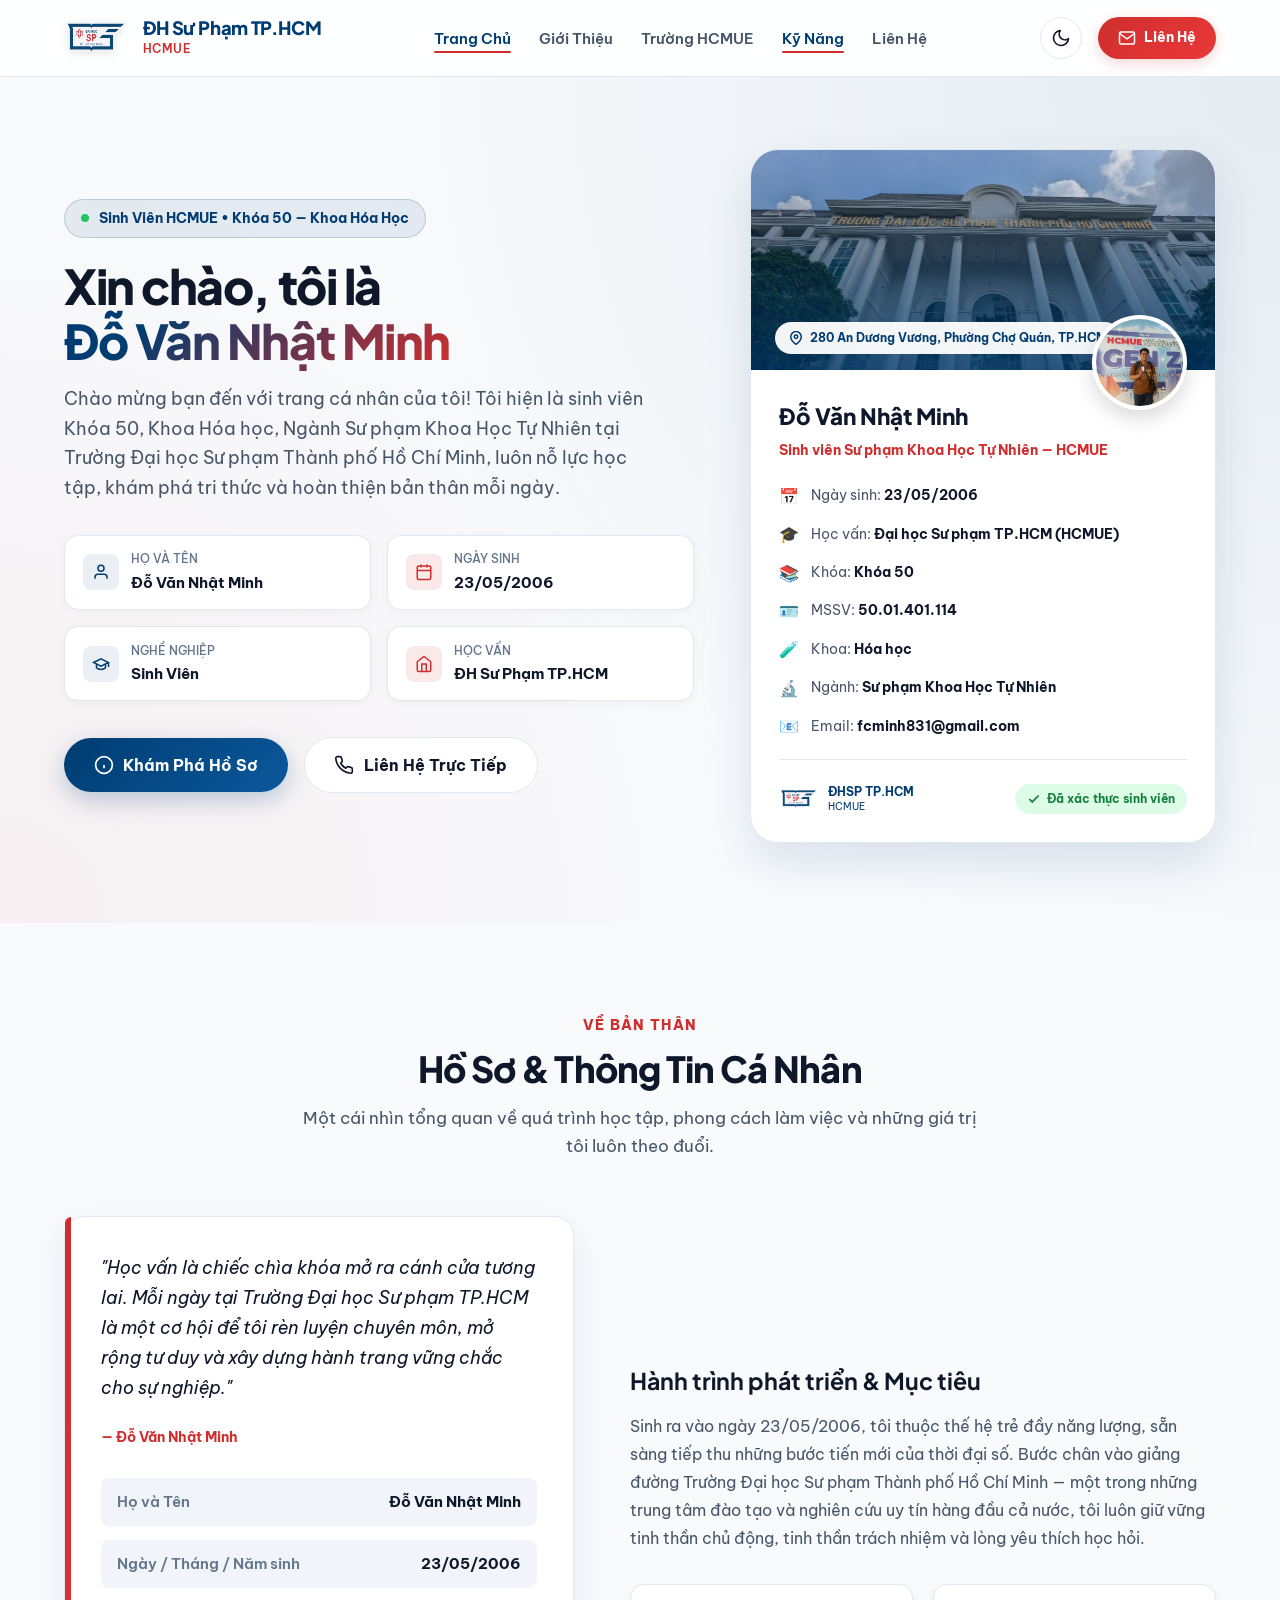
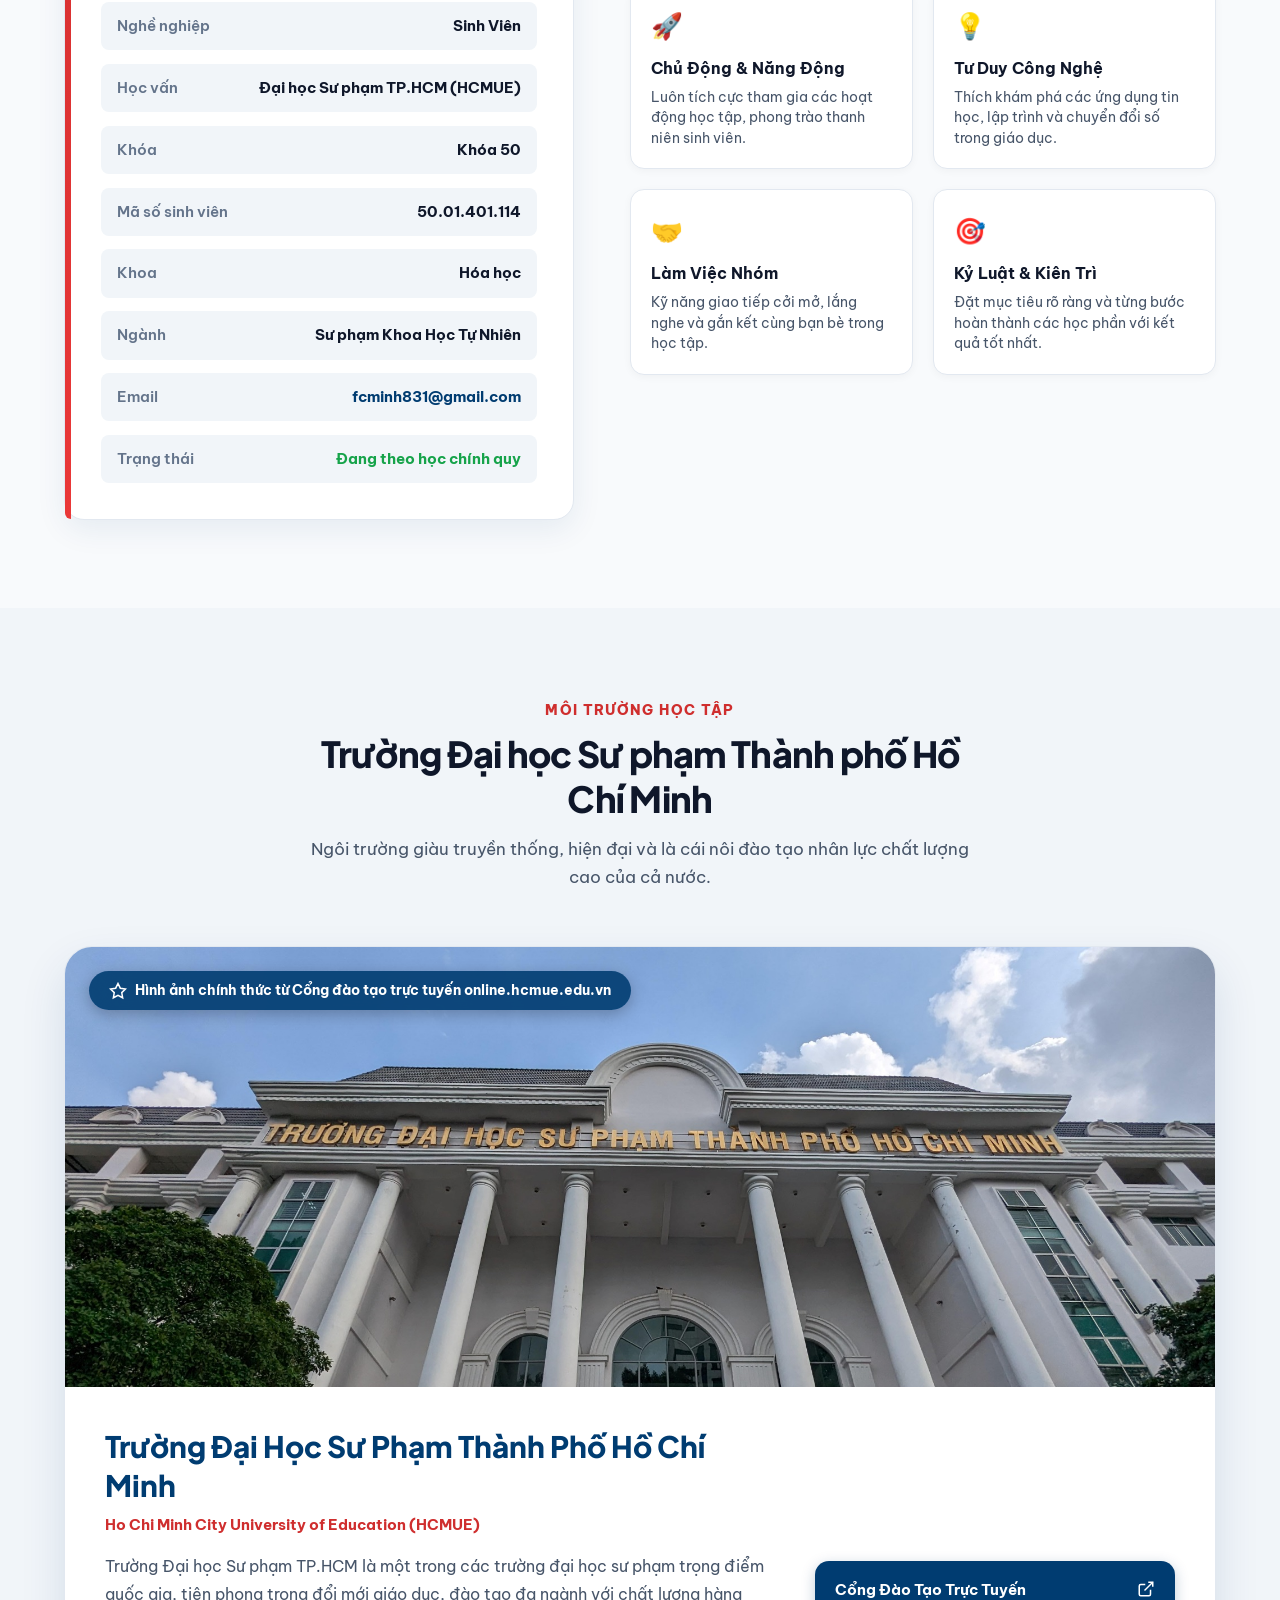
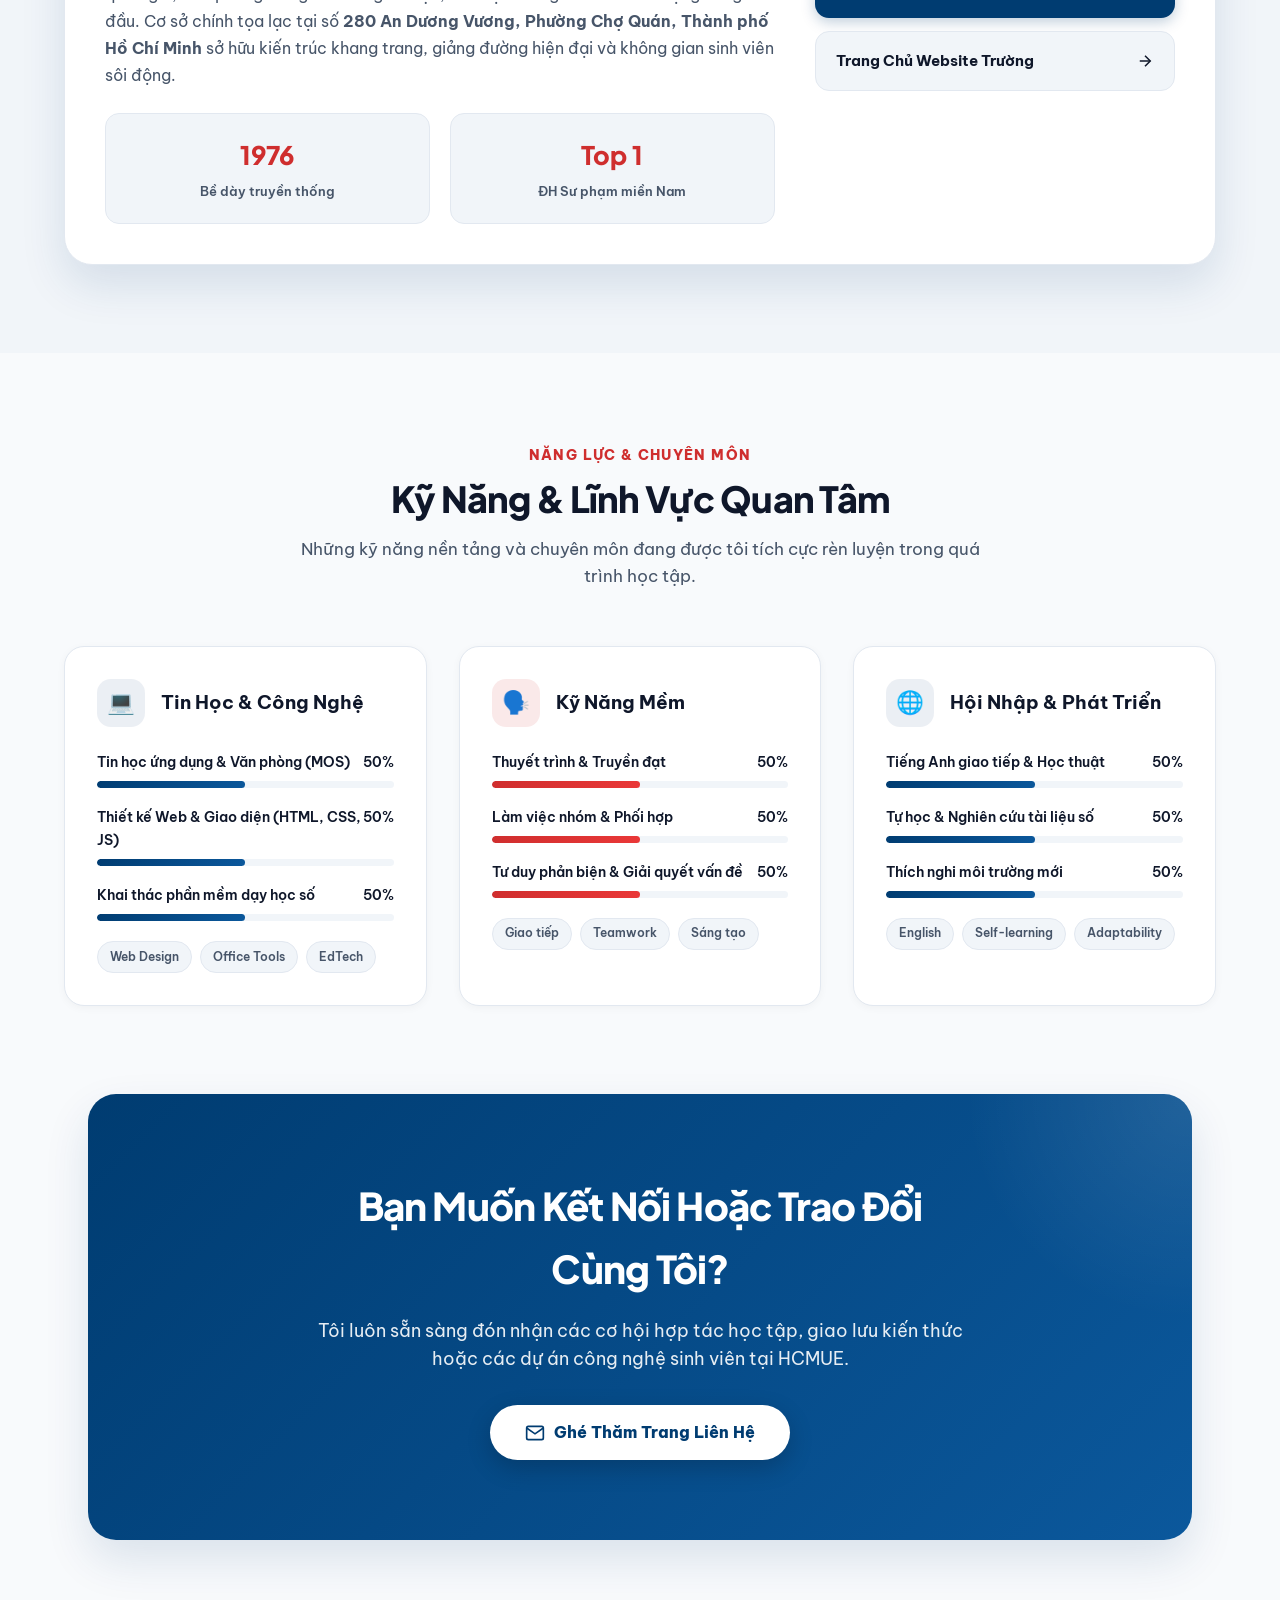
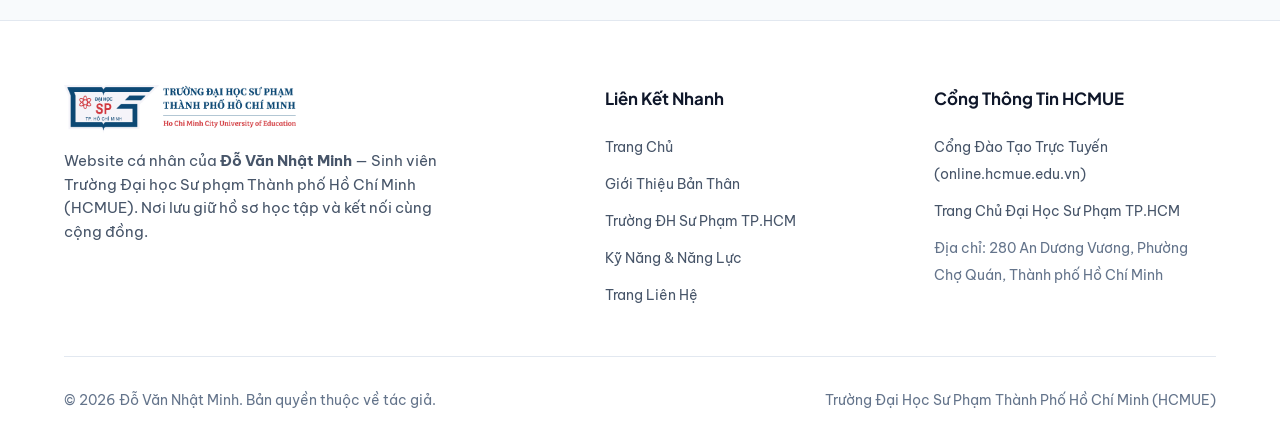
==== commit c0ca3f32: "gmail" ====
--- a/index.html
+++ b/index.html
@@ -196,7 +196,7 @@
 
             <div class="card-body-content">
               <!-- Avatar Frame -->
-              <div class="avatar-wrapper">
+              <div class="avatar-wrapper" onclick="openAvatarLightbox()" title="Nhấn để xem ảnh đại diện">
                 <img src="assets/images/avatarhcmue.jpg" alt="Avatar Đỗ Văn Nhật Minh" class="avatar-img">
               </div>
 
@@ -217,12 +217,20 @@
                   <span>Khóa: <strong>Khóa 50</strong></span>
                 </div>
                 <div class="credential-item">
+                  <span class="credential-icon">🪪</span>
+                  <span>MSSV: <strong>50.01.401.114</strong></span>
+                </div>
+                <div class="credential-item">
                   <span class="credential-icon">🧪</span>
                   <span>Khoa: <strong>Hóa học</strong></span>
                 </div>
                 <div class="credential-item">
                   <span class="credential-icon">🔬</span>
                   <span>Ngành: <strong>Sư phạm Khoa Học Tự Nhiên</strong></span>
+                </div>
+                <div class="credential-item">
+                  <span class="credential-icon">📧</span>
+                  <span>Email: <strong><a href="mailto:fcminh831@gmail.com" style="color: inherit; text-decoration: none;">fcminh831@gmail.com</a></strong></span>
                 </div>
               </div>
 
@@ -285,12 +293,20 @@
                   <span class="detail-value">Khóa 50</span>
                 </div>
                 <div class="detail-row">
+                  <span class="detail-label">Mã số sinh viên</span>
+                  <span class="detail-value">50.01.401.114</span>
+                </div>
+                <div class="detail-row">
                   <span class="detail-label">Khoa</span>
                   <span class="detail-value">Hóa học</span>
                 </div>
                 <div class="detail-row">
                   <span class="detail-label">Ngành</span>
                   <span class="detail-value">Sư phạm Khoa Học Tự Nhiên</span>
+                </div>
+                <div class="detail-row">
+                  <span class="detail-label">Email</span>
+                  <span class="detail-value"><a href="mailto:fcminh831@gmail.com" style="color: var(--primary); text-decoration: none;">fcminh831@gmail.com</a></span>
                 </div>
                 <div class="detail-row">
                   <span class="detail-label">Trạng thái</span>
@@ -608,6 +624,18 @@
     </div>
   </footer>
 
+  <!-- Avatar Lightbox Modal -->
+  <div class="avatar-lightbox" id="avatarLightbox" onclick="closeAvatarLightbox(event)">
+    <div class="avatar-lightbox-content" onclick="event.stopPropagation()">
+      <button class="avatar-lightbox-close" onclick="closeAvatarLightbox()" title="Đóng">&times;</button>
+      <img src="assets/images/avatarhcmue.jpg" alt="Ảnh đại diện — Đỗ Văn Nhật Minh">
+      <div class="avatar-lightbox-info">
+        <h4>Đỗ Văn Nhật Minh</h4>
+        <p>Sinh viên Khóa 50 — Khoa Hóa học — HCMUE</p>
+      </div>
+    </div>
+  </div>
+
   <!-- Main JavaScript File -->
   <script src="assets/js/main.js"></script>
 </body>
--- a/assets/css/style.css
+++ b/assets/css/style.css
@@ -553,6 +553,34 @@
   padding: 4px;
   background: var(--bg-surface);
   box-shadow: 0 8px 20px rgba(0,0,0,0.15);
+  cursor: pointer;
+  transition: var(--transition);
+}
+
+.avatar-wrapper:hover {
+  transform: scale(1.08);
+  box-shadow: 0 12px 28px rgba(0,60,113,0.25);
+}
+
+.avatar-wrapper::after {
+  content: '🔍';
+  position: absolute;
+  bottom: 2px;
+  right: 2px;
+  width: 24px;
+  height: 24px;
+  background: var(--primary);
+  border-radius: 50%;
+  display: flex;
+  align-items: center;
+  justify-content: center;
+  font-size: 12px;
+  opacity: 0;
+  transition: opacity 0.3s ease;
+}
+
+.avatar-wrapper:hover::after {
+  opacity: 1;
 }
 
 .avatar-img {
@@ -560,6 +588,101 @@
   height: 100%;
   border-radius: 50%;
   object-fit: cover;
+}
+
+/* --- Avatar Lightbox Modal --- */
+.avatar-lightbox {
+  position: fixed;
+  inset: 0;
+  z-index: 10000;
+  display: flex;
+  align-items: center;
+  justify-content: center;
+  background: rgba(0, 0, 0, 0.8);
+  backdrop-filter: blur(12px);
+  -webkit-backdrop-filter: blur(12px);
+  opacity: 0;
+  visibility: hidden;
+  transition: opacity 0.35s ease, visibility 0.35s ease;
+  cursor: zoom-out;
+}
+
+.avatar-lightbox.active {
+  opacity: 1;
+  visibility: visible;
+}
+
+.avatar-lightbox-content {
+  position: relative;
+  max-width: 420px;
+  max-height: 85vh;
+  border-radius: var(--radius-lg);
+  overflow: hidden;
+  box-shadow: 0 30px 80px rgba(0, 0, 0, 0.5);
+  transform: scale(0.7) translateY(20px);
+  transition: transform 0.4s cubic-bezier(0.34, 1.56, 0.64, 1);
+}
+
+.avatar-lightbox.active .avatar-lightbox-content {
+  transform: scale(1) translateY(0);
+}
+
+.avatar-lightbox-content img {
+  display: block;
+  width: 100%;
+  height: auto;
+  object-fit: contain;
+}
+
+.avatar-lightbox-info {
+  position: absolute;
+  bottom: 0;
+  left: 0;
+  right: 0;
+  padding: 1.5rem 1.25rem 1rem;
+  background: linear-gradient(to top, rgba(0,0,0,0.85) 0%, transparent 100%);
+  color: #fff;
+}
+
+.avatar-lightbox-info h4 {
+  font-family: 'Plus Jakarta Sans', sans-serif;
+  font-size: 1.1rem;
+  font-weight: 700;
+  margin-bottom: 0.2rem;
+}
+
+.avatar-lightbox-info p {
+  font-size: 0.82rem;
+  opacity: 0.85;
+}
+
+.avatar-lightbox-close {
+  position: absolute;
+  top: 12px;
+  right: 12px;
+  width: 36px;
+  height: 36px;
+  border-radius: 50%;
+  border: none;
+  background: rgba(255, 255, 255, 0.15);
+  color: #fff;
+  font-size: 1.2rem;
+  cursor: pointer;
+  display: flex;
+  align-items: center;
+  justify-content: center;
+  transition: background 0.2s ease;
+  backdrop-filter: blur(4px);
+}
+
+.avatar-lightbox-close:hover {
+  background: rgba(255, 255, 255, 0.3);
+}
+
+@media (max-width: 480px) {
+  .avatar-lightbox-content {
+    max-width: 92vw;
+  }
 }
 
 .student-meta-name {
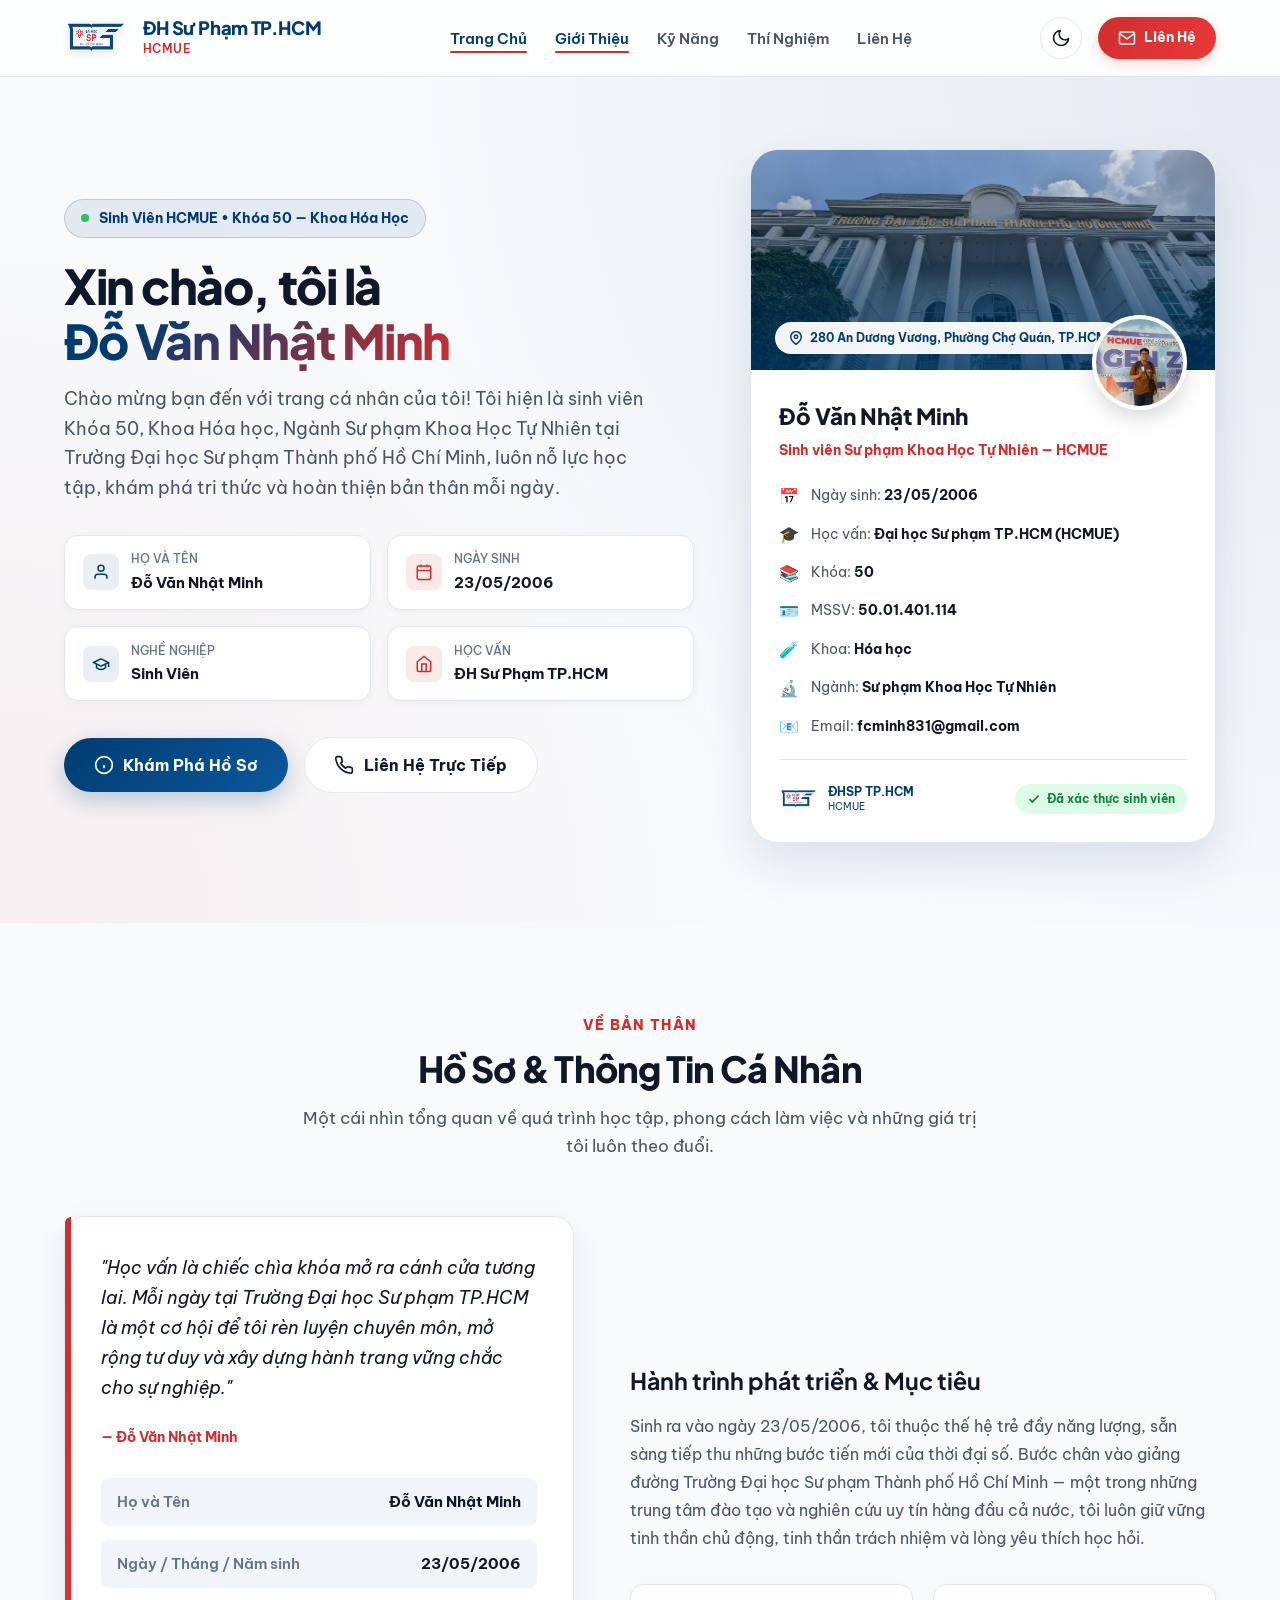
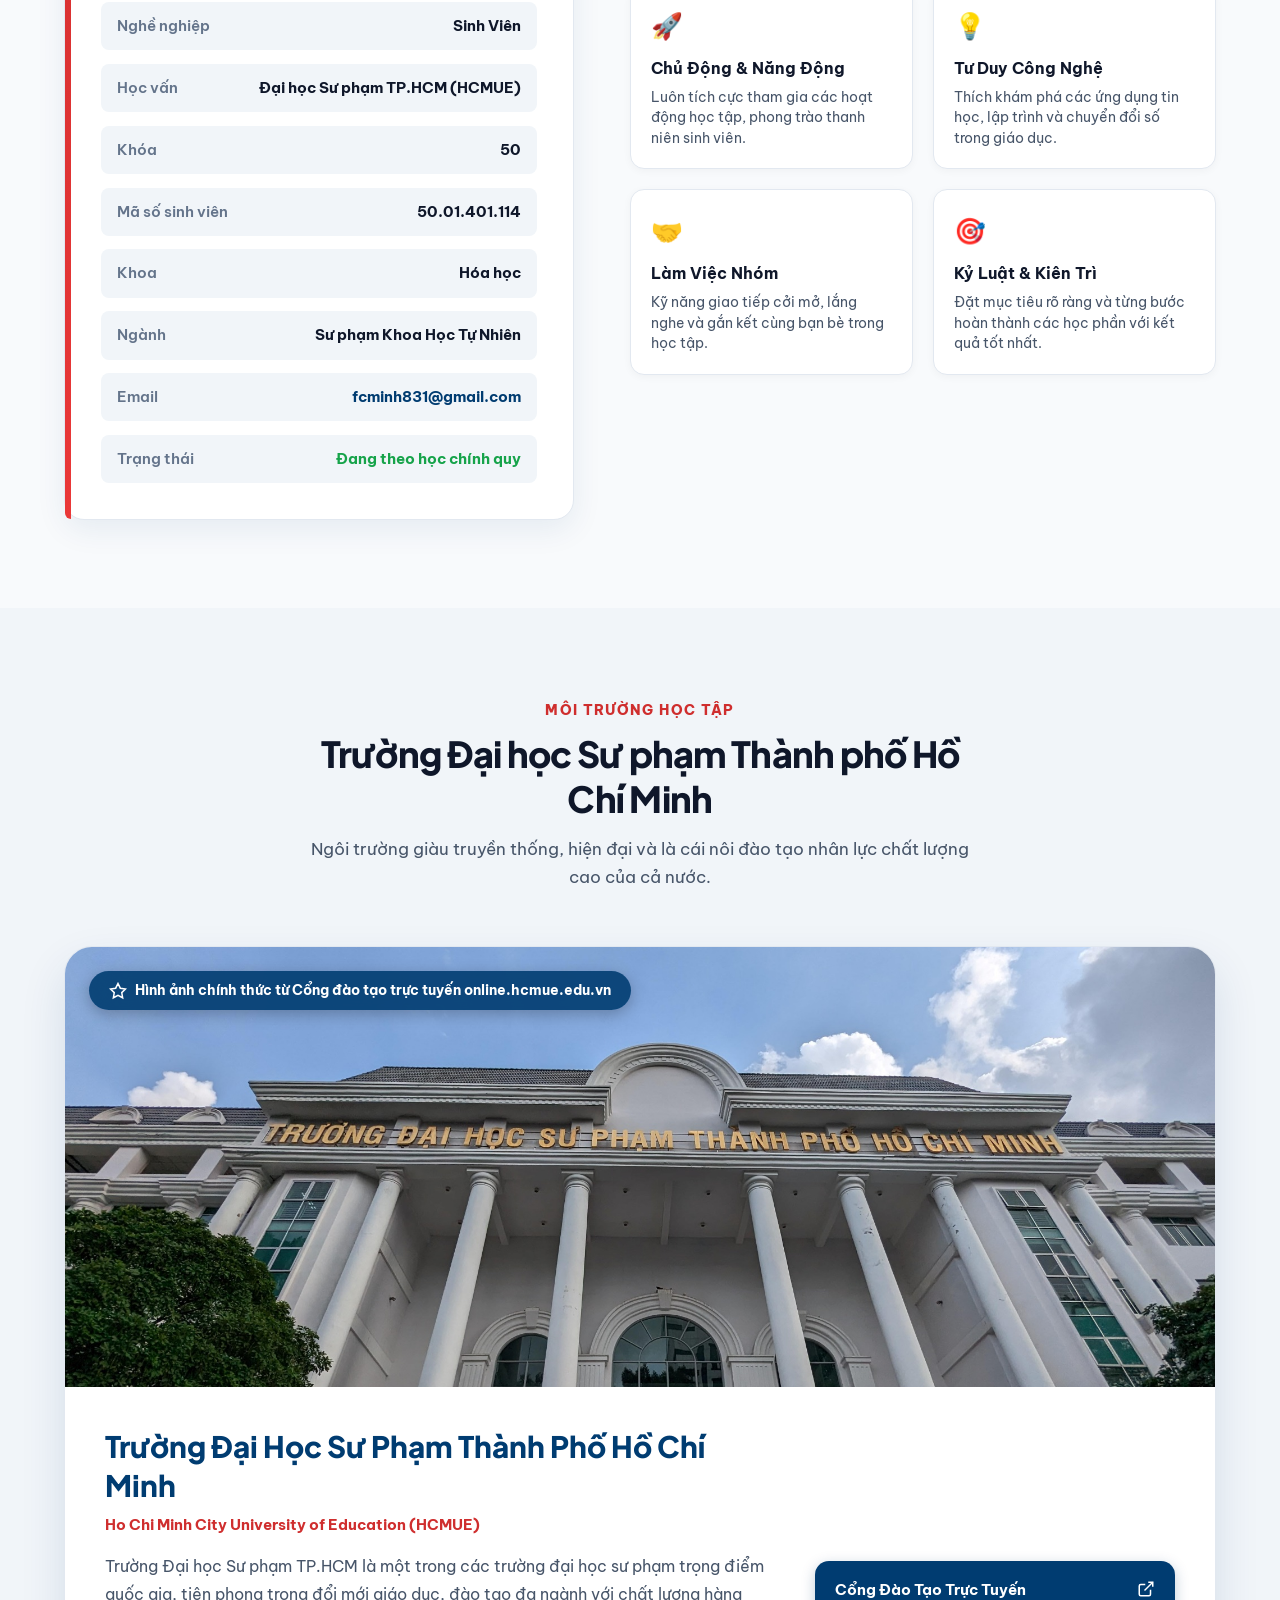
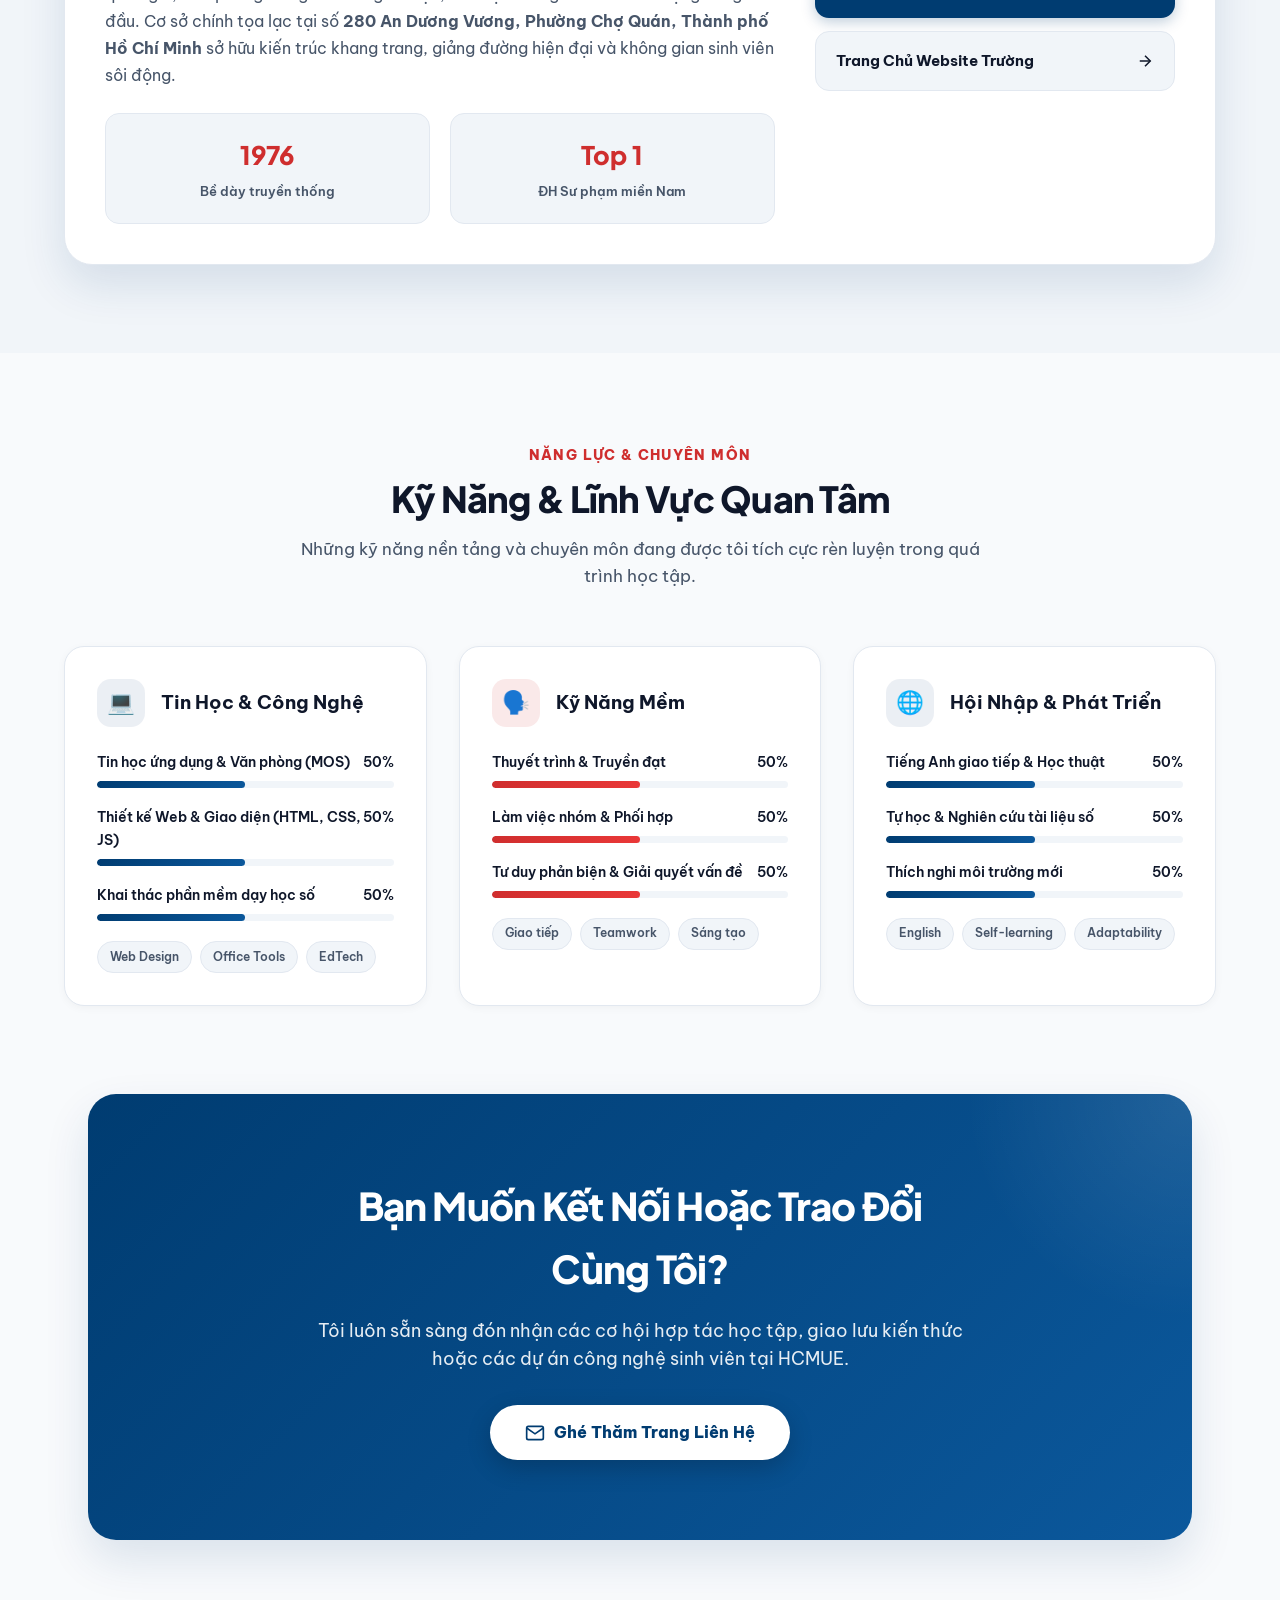
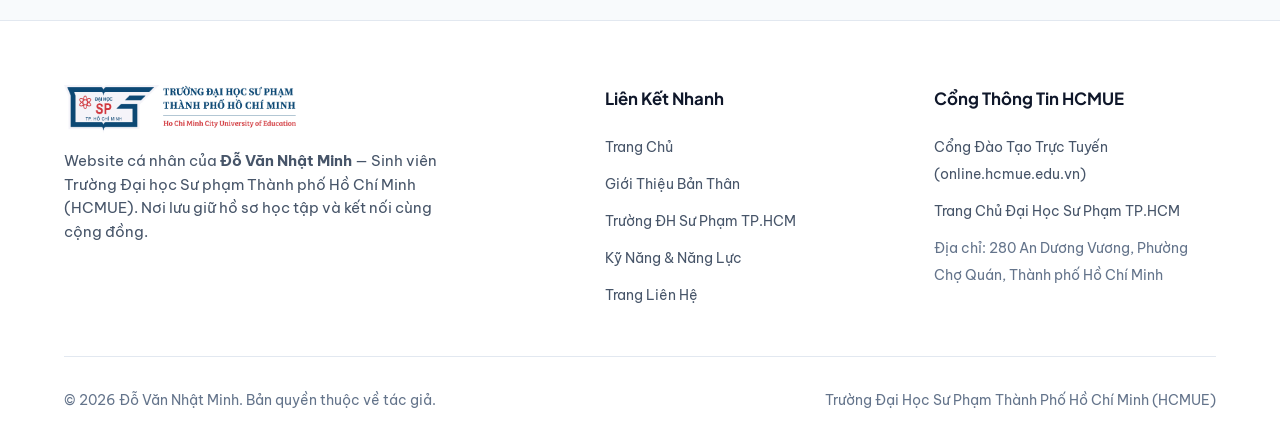
==== commit 08e8dd5a: "game" ====
--- a/index.html
+++ b/index.html
@@ -35,8 +35,8 @@
       <ul class="nav-menu" id="navMenu">
         <li><a href="index.html" class="nav-link active">Trang Chủ</a></li>
         <li><a href="#about" class="nav-link">Giới Thiệu</a></li>
-        <li><a href="#hcmue" class="nav-link">Trường HCMUE</a></li>
-        <li><a href="#skills" class="nav-link">Kỹ Năng</a></li>
+        <li><a href="skills.html" class="nav-link">Kỹ Năng</a></li>
+        <li><a href="lab.html" class="nav-link">Thí Nghiệm</a></li>
         <li><a href="contact.html" class="nav-link">Liên Hệ</a></li>
       </ul>
 
@@ -214,7 +214,7 @@
                 </div>
                 <div class="credential-item">
                   <span class="credential-icon">📚</span>
-                  <span>Khóa: <strong>Khóa 50</strong></span>
+                  <span>Khóa: <strong> 50</strong></span>
                 </div>
                 <div class="credential-item">
                   <span class="credential-icon">🪪</span>
@@ -290,7 +290,7 @@
                 </div>
                 <div class="detail-row">
                   <span class="detail-label">Khóa</span>
-                  <span class="detail-value">Khóa 50</span>
+                  <span class="detail-value">50</span>
                 </div>
                 <div class="detail-row">
                   <span class="detail-label">Mã số sinh viên</span>
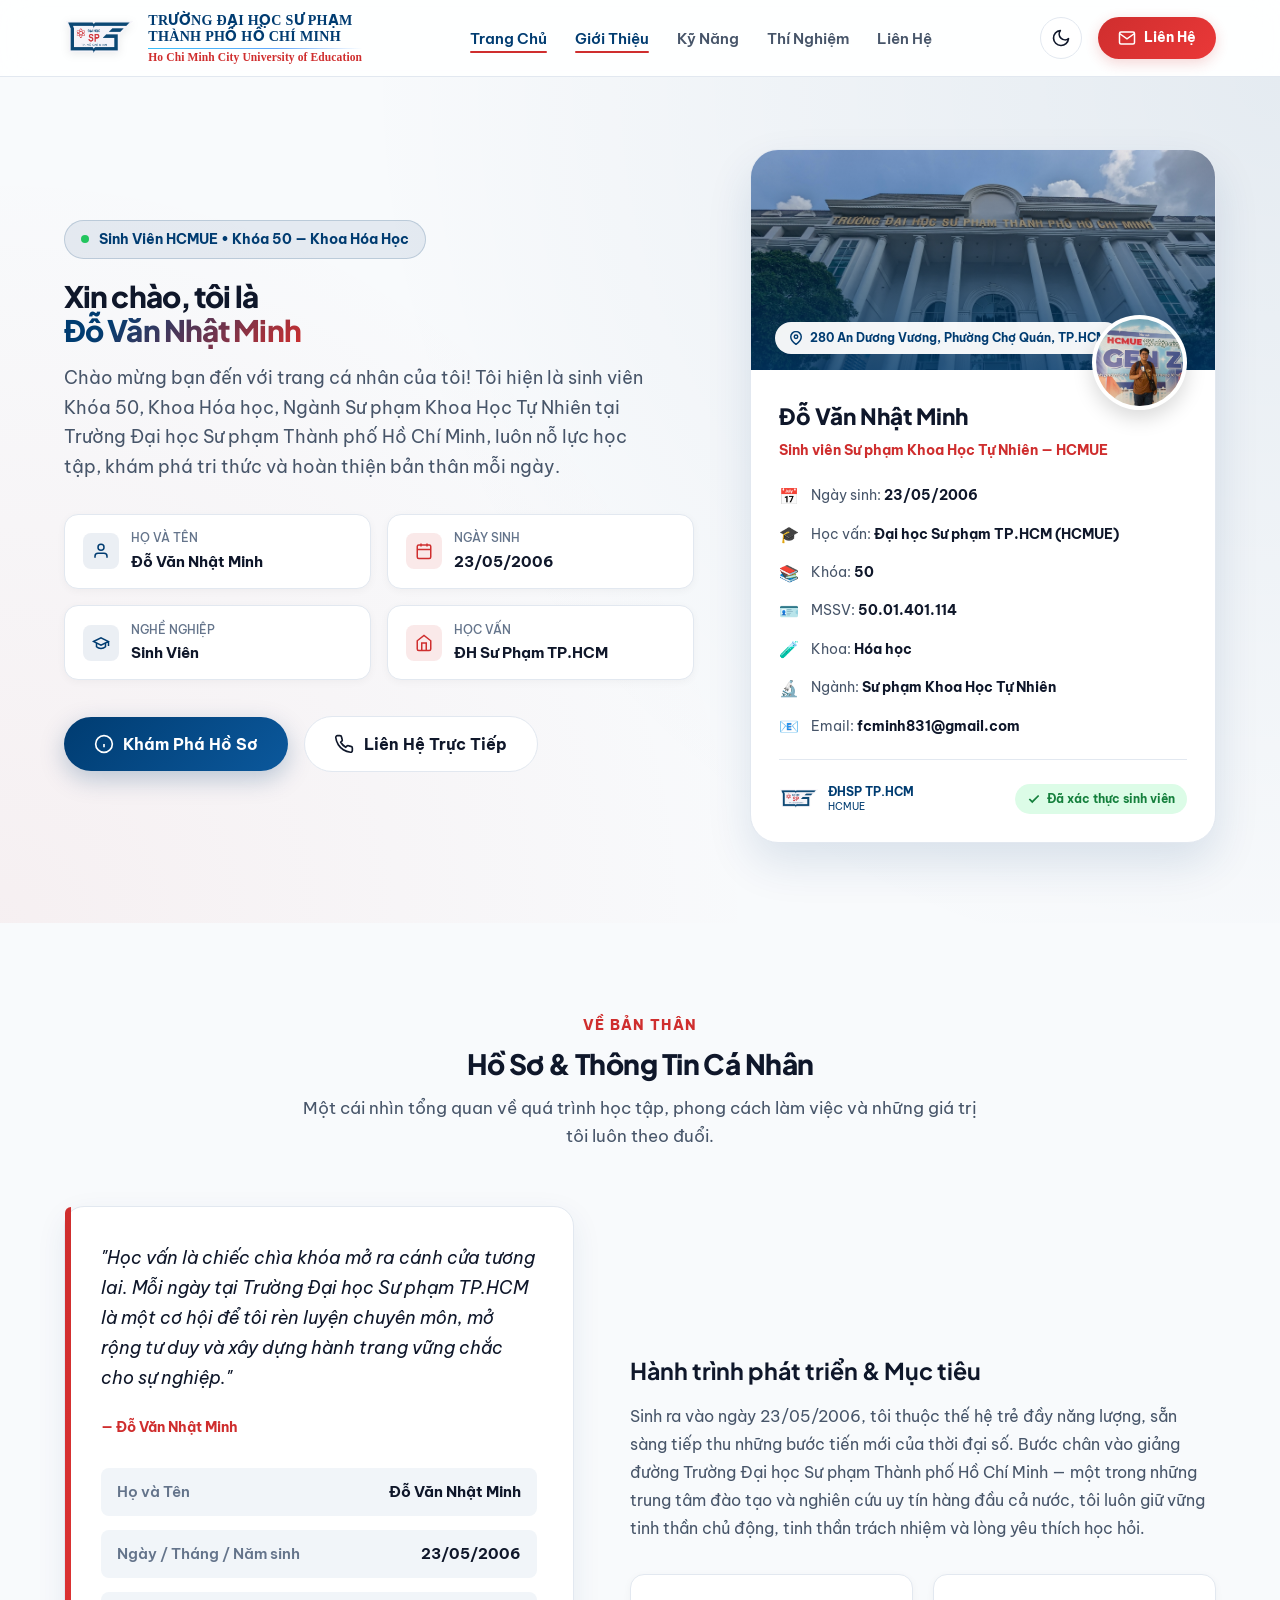
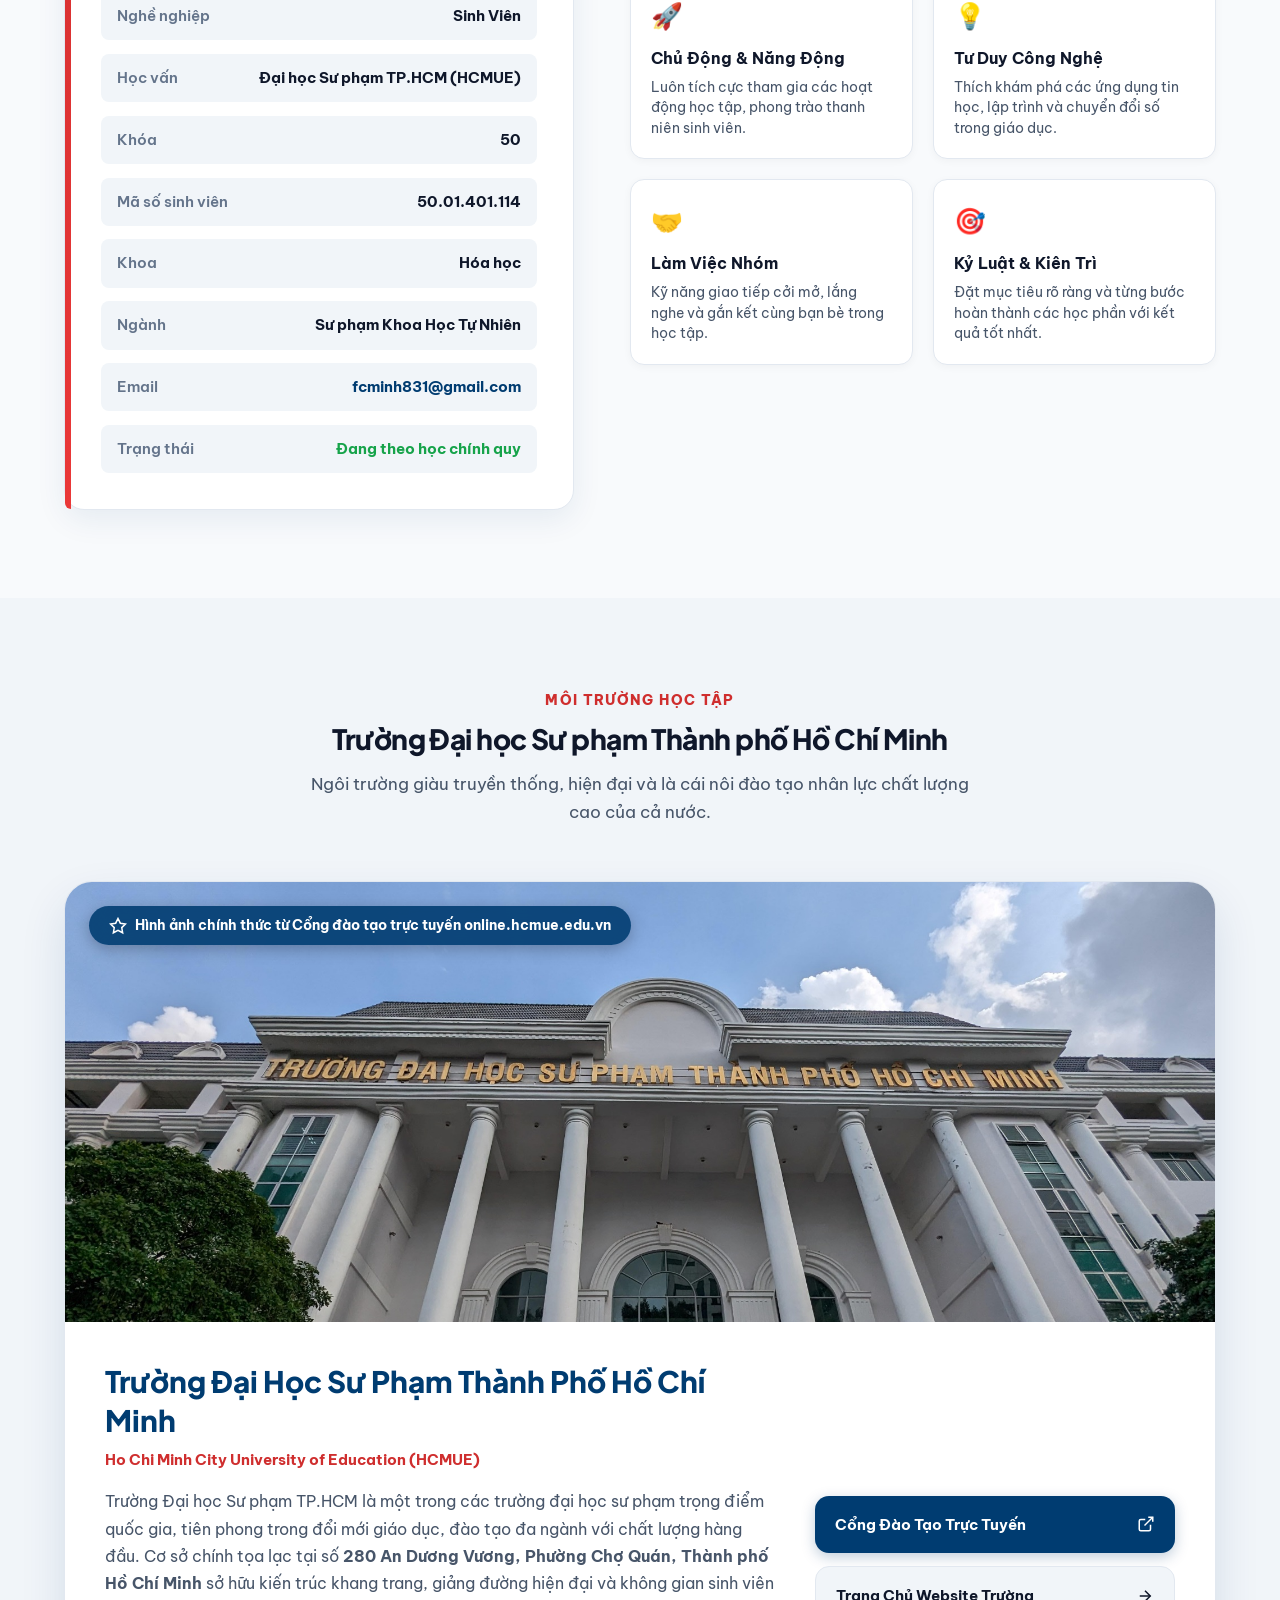
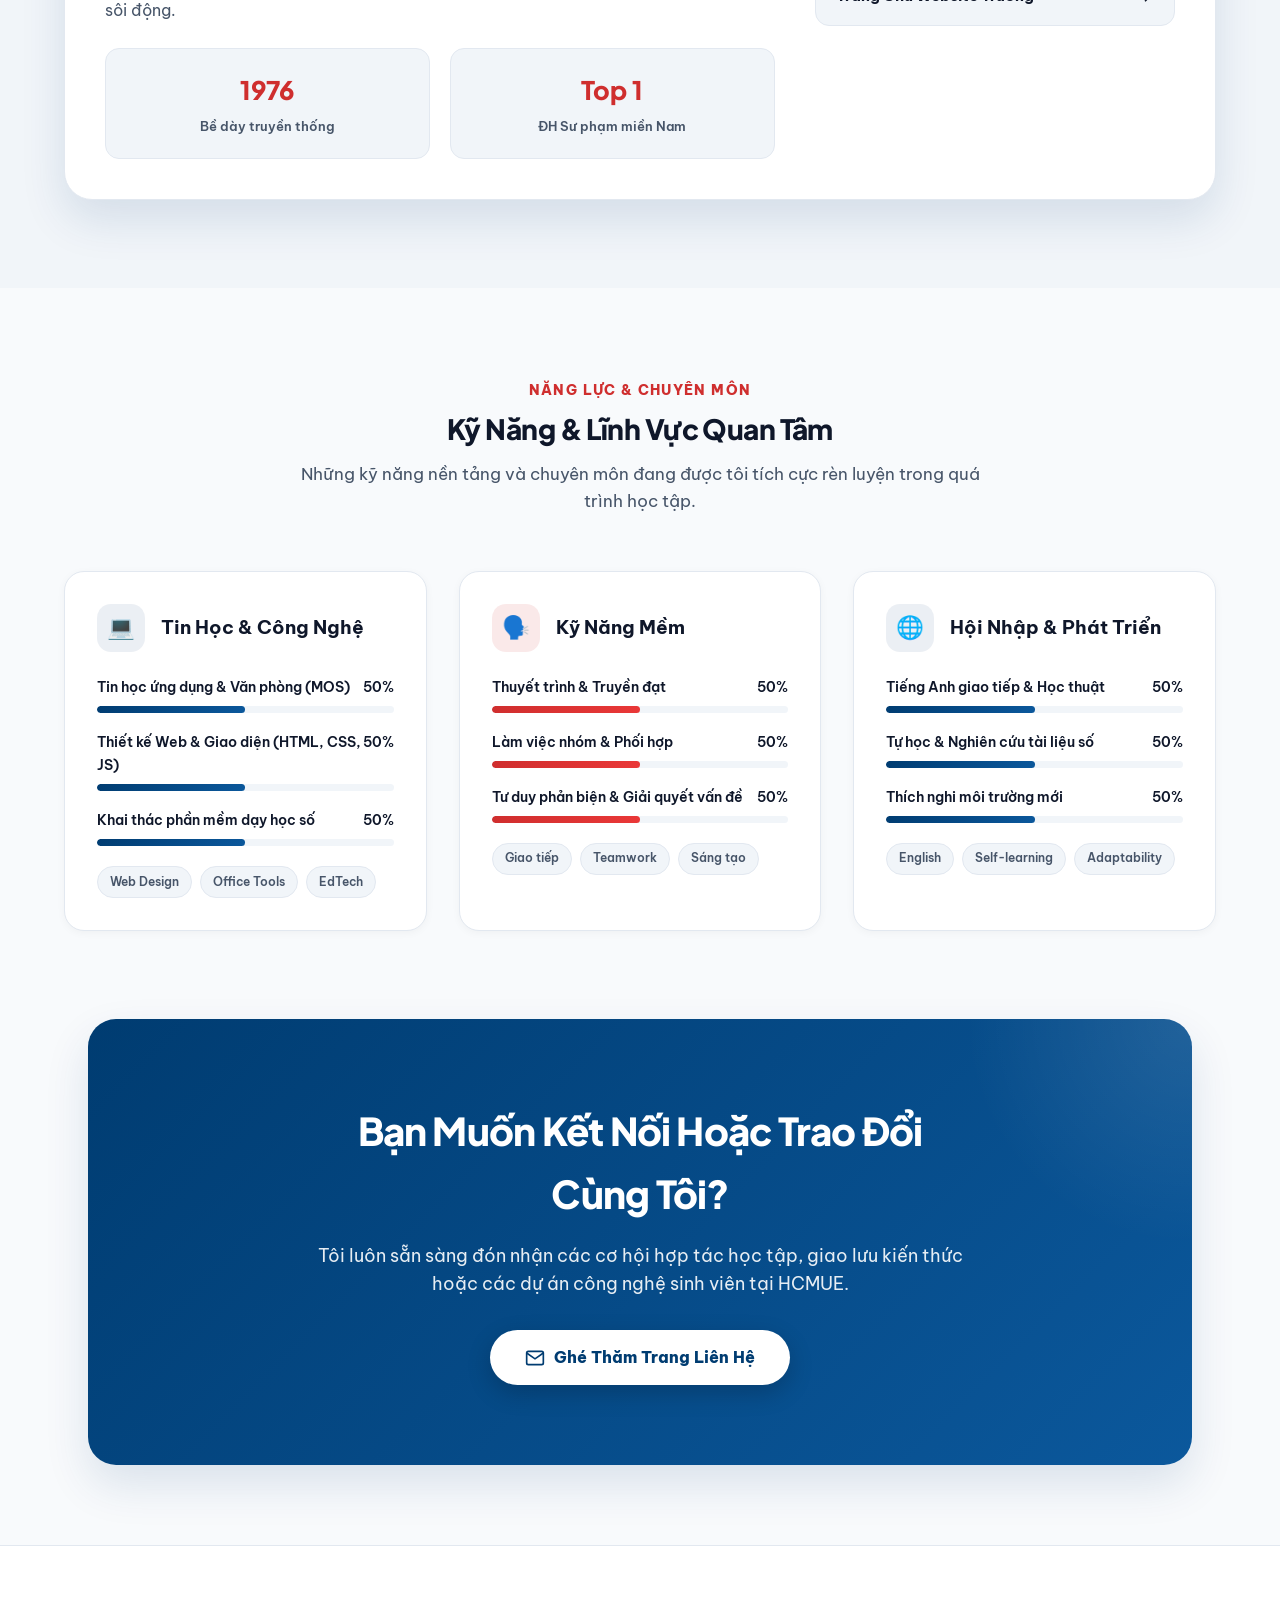
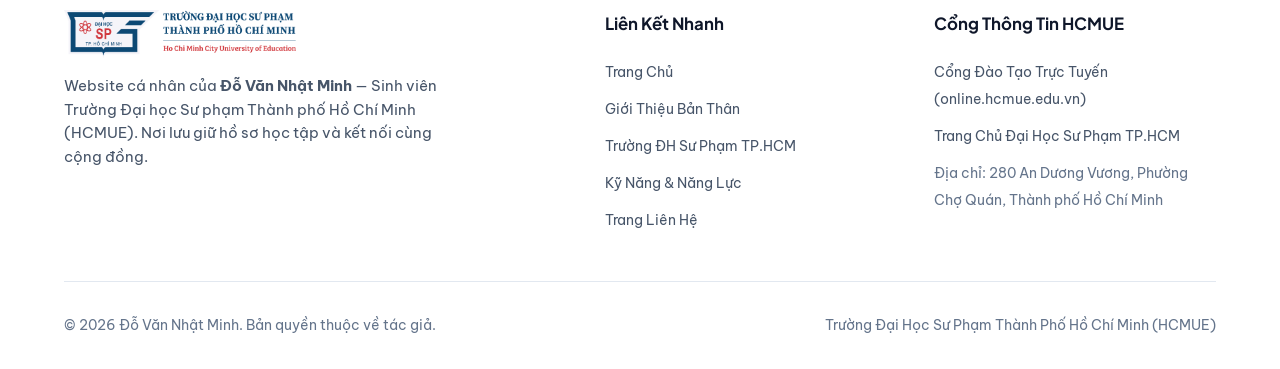
==== commit c86f552e: "Update header logo to official HCMUE standard lockup" ====
--- a/index.html
+++ b/index.html
@@ -26,8 +26,12 @@
       <a href="index.html" class="nav-brand" title="Trường Đại học Sư phạm TP. Hồ Chí Minh">
         <img src="assets/images/logo-hcmue.png" alt="Logo Trường Đại học Sư phạm TP.HCM" class="brand-logo-img">
         <div class="brand-text">
-          <span class="brand-title">ĐH Sư Phạm TP.HCM</span>
-          <span class="brand-sub">HCMUE</span>
+          <div class="brand-title-vn">
+            <span>TRƯỜNG ĐẠI HỌC SƯ PHẠM</span>
+            <span>THÀNH PHỐ HỒ CHÍ MINH</span>
+          </div>
+          <div class="brand-divider"></div>
+          <span class="brand-sub-en">Ho Chi Minh City University of Education</span>
         </div>
       </a>
 
--- a/assets/css/style.css
+++ b/assets/css/style.css
@@ -133,39 +133,57 @@
   display: flex;
   align-items: center;
   gap: 0.85rem;
+  text-decoration: none;
 }
 
 .brand-logo-img {
-  height: 46px;
+  height: 50px;
   width: auto;
   object-fit: contain;
-  filter: drop-shadow(0 2px 4px rgba(0,0,0,0.1));
+  filter: drop-shadow(0 2px 4px rgba(0,0,0,0.08));
+  flex-shrink: 0;
 }
 
 .brand-text {
   display: flex;
   flex-direction: column;
-}
-
-.brand-title {
-  font-family: 'Plus Jakarta Sans', sans-serif;
-  font-size: 1.15rem;
+  justify-content: center;
+}
+
+.brand-title-vn {
+  display: flex;
+  flex-direction: column;
+  font-family: 'Times New Roman', Times, 'Be Vietnam Pro', Georgia, serif;
+  font-size: 0.88rem;
   font-weight: 800;
   color: var(--primary);
-  line-height: 1.2;
-  letter-spacing: -0.02em;
-}
-
-[data-theme="dark"] .brand-title {
-  color: #60a5fa;
-}
-
-.brand-sub {
-  font-size: 0.75rem;
-  font-weight: 600;
+  line-height: 1.18;
+  letter-spacing: 0.02em;
+  text-transform: uppercase;
+}
+
+[data-theme="dark"] .brand-title-vn {
+  color: #93c5fd;
+}
+
+.brand-divider {
+  height: 1.5px;
+  background: linear-gradient(to right, #38bdf8 0%, #60a5fa 60%, transparent 100%);
+  margin: 3px 0 2px 0;
+  width: 100%;
+}
+
+.brand-sub-en {
+  font-family: 'Times New Roman', Times, 'Be Vietnam Pro', Georgia, serif;
+  font-size: 0.72rem;
+  font-weight: 700;
   color: var(--accent);
-  text-transform: uppercase;
-  letter-spacing: 0.05em;
+  line-height: 1.15;
+  letter-spacing: 0.01em;
+}
+
+[data-theme="dark"] .brand-sub-en {
+  color: #f87171;
 }
 
 .nav-menu {
@@ -1685,13 +1703,29 @@
   }
 }
 
-@media (max-width: 480px) {
-  .brand-title {
-    font-size: 1rem;
+@media (max-width: 540px) {
+  .brand-title-vn {
+    font-size: 0.75rem;
+  }
+  .brand-sub-en {
+    font-size: 0.6rem;
   }
   .brand-logo-img {
-    height: 38px;
-  }
+    height: 40px;
+  }
+}
+
+@media (max-width: 420px) {
+  .brand-title-vn {
+    font-size: 0.68rem;
+  }
+  .brand-sub-en {
+    display: none;
+  }
+  .brand-logo-img {
+    height: 36px;
+  }
+}
   .hero-title {
     font-size: 1.85rem;
   }
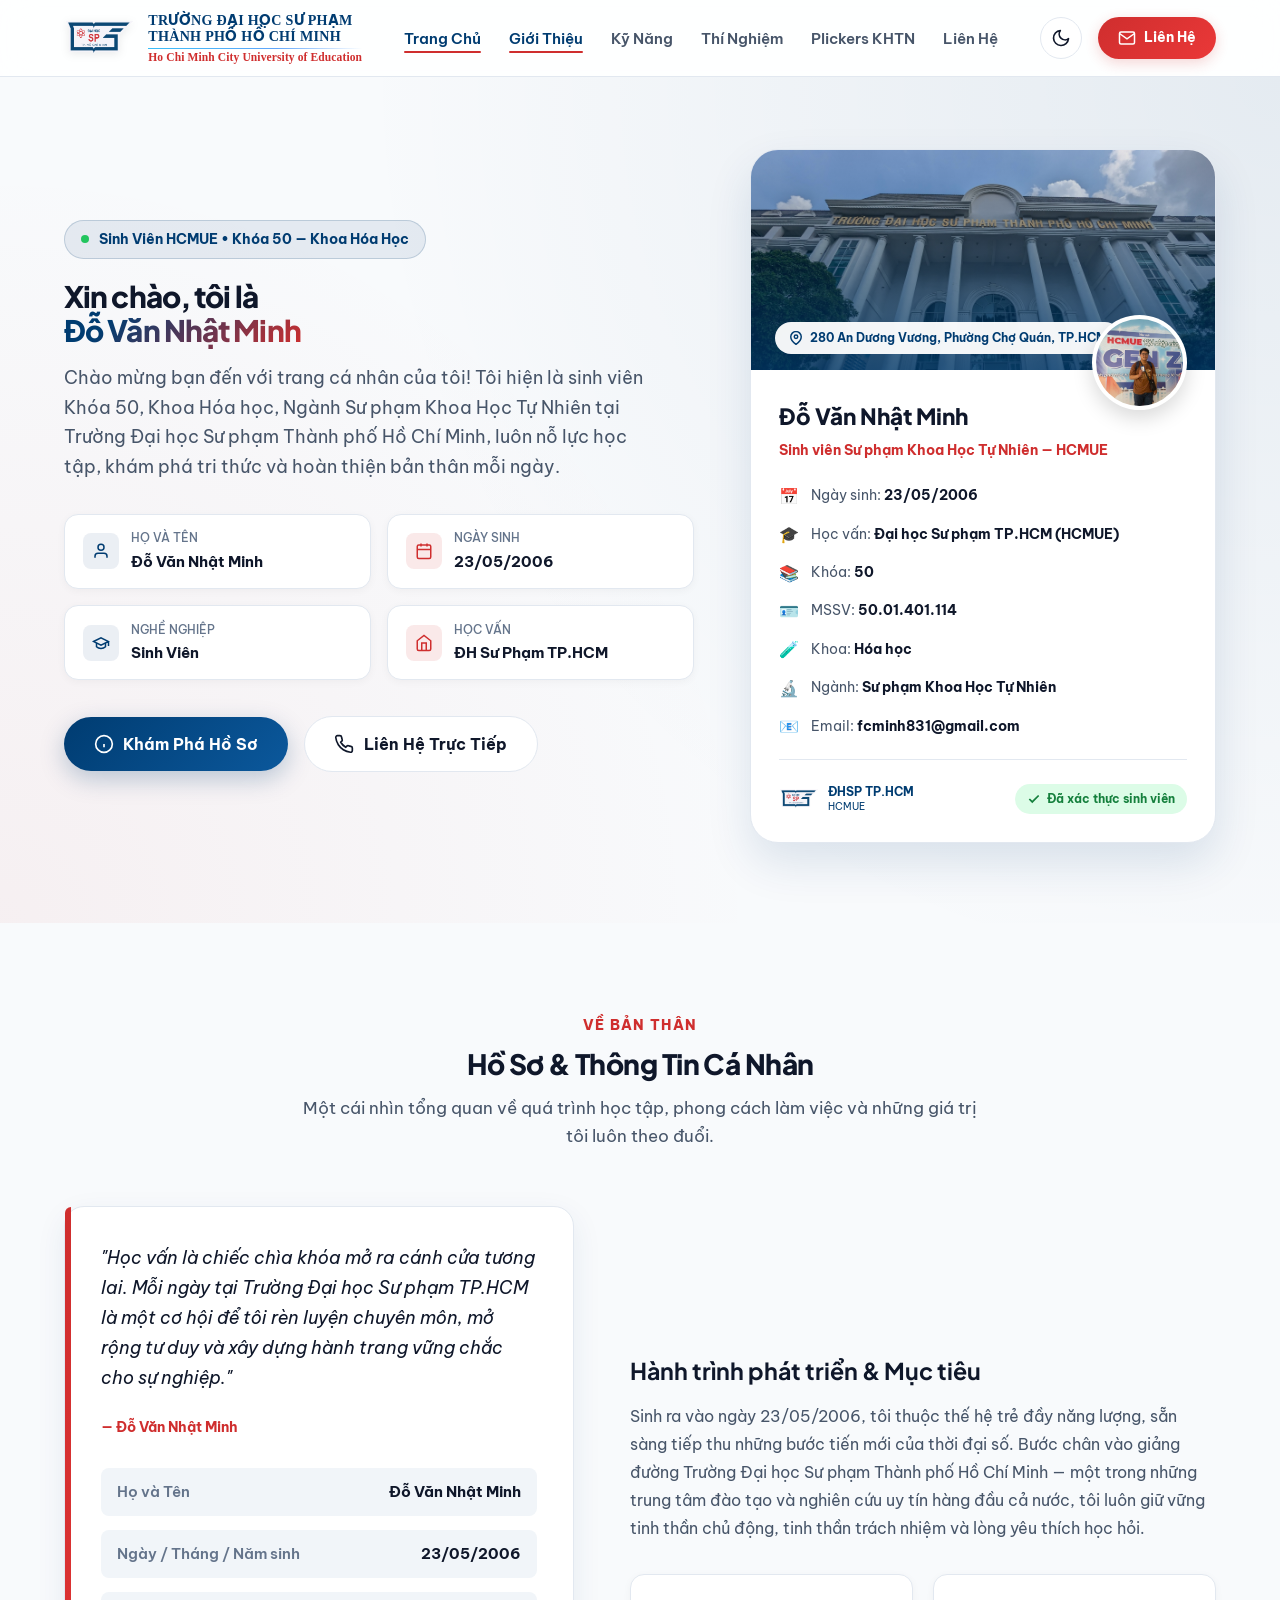
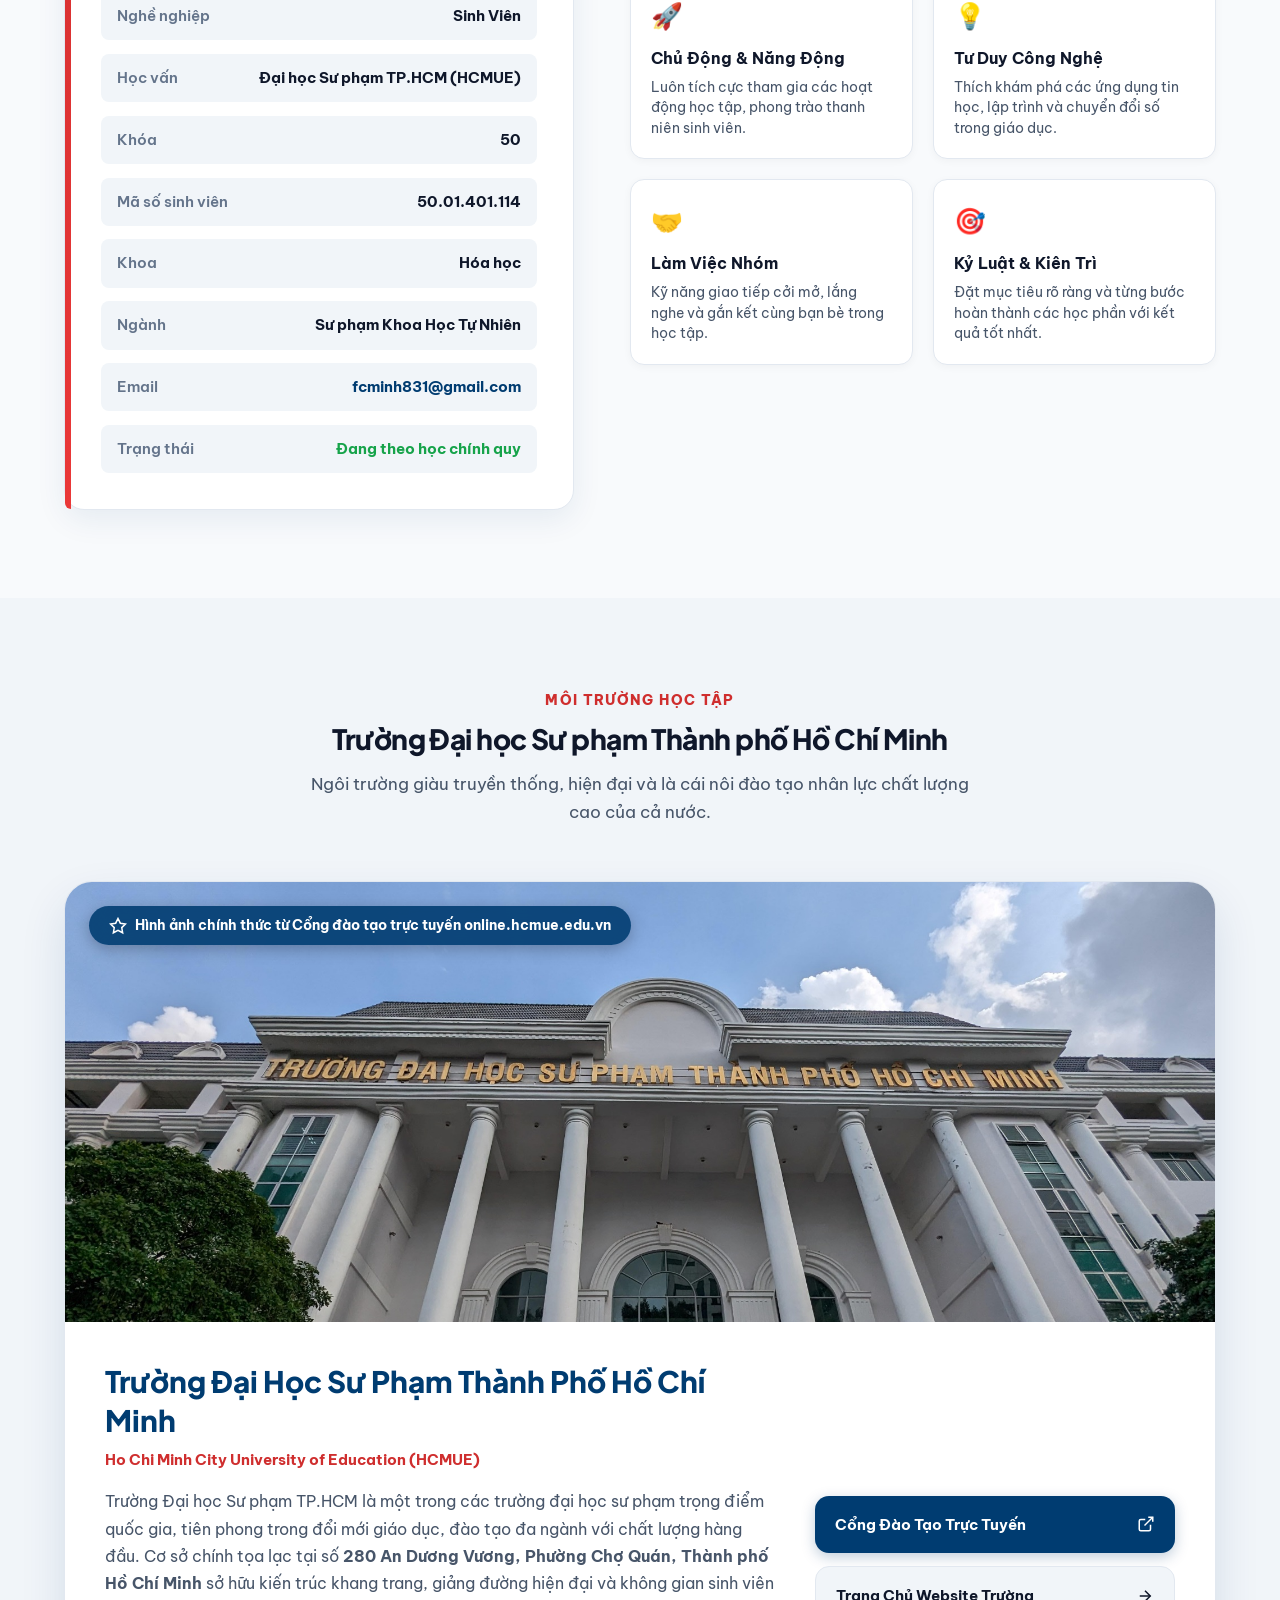
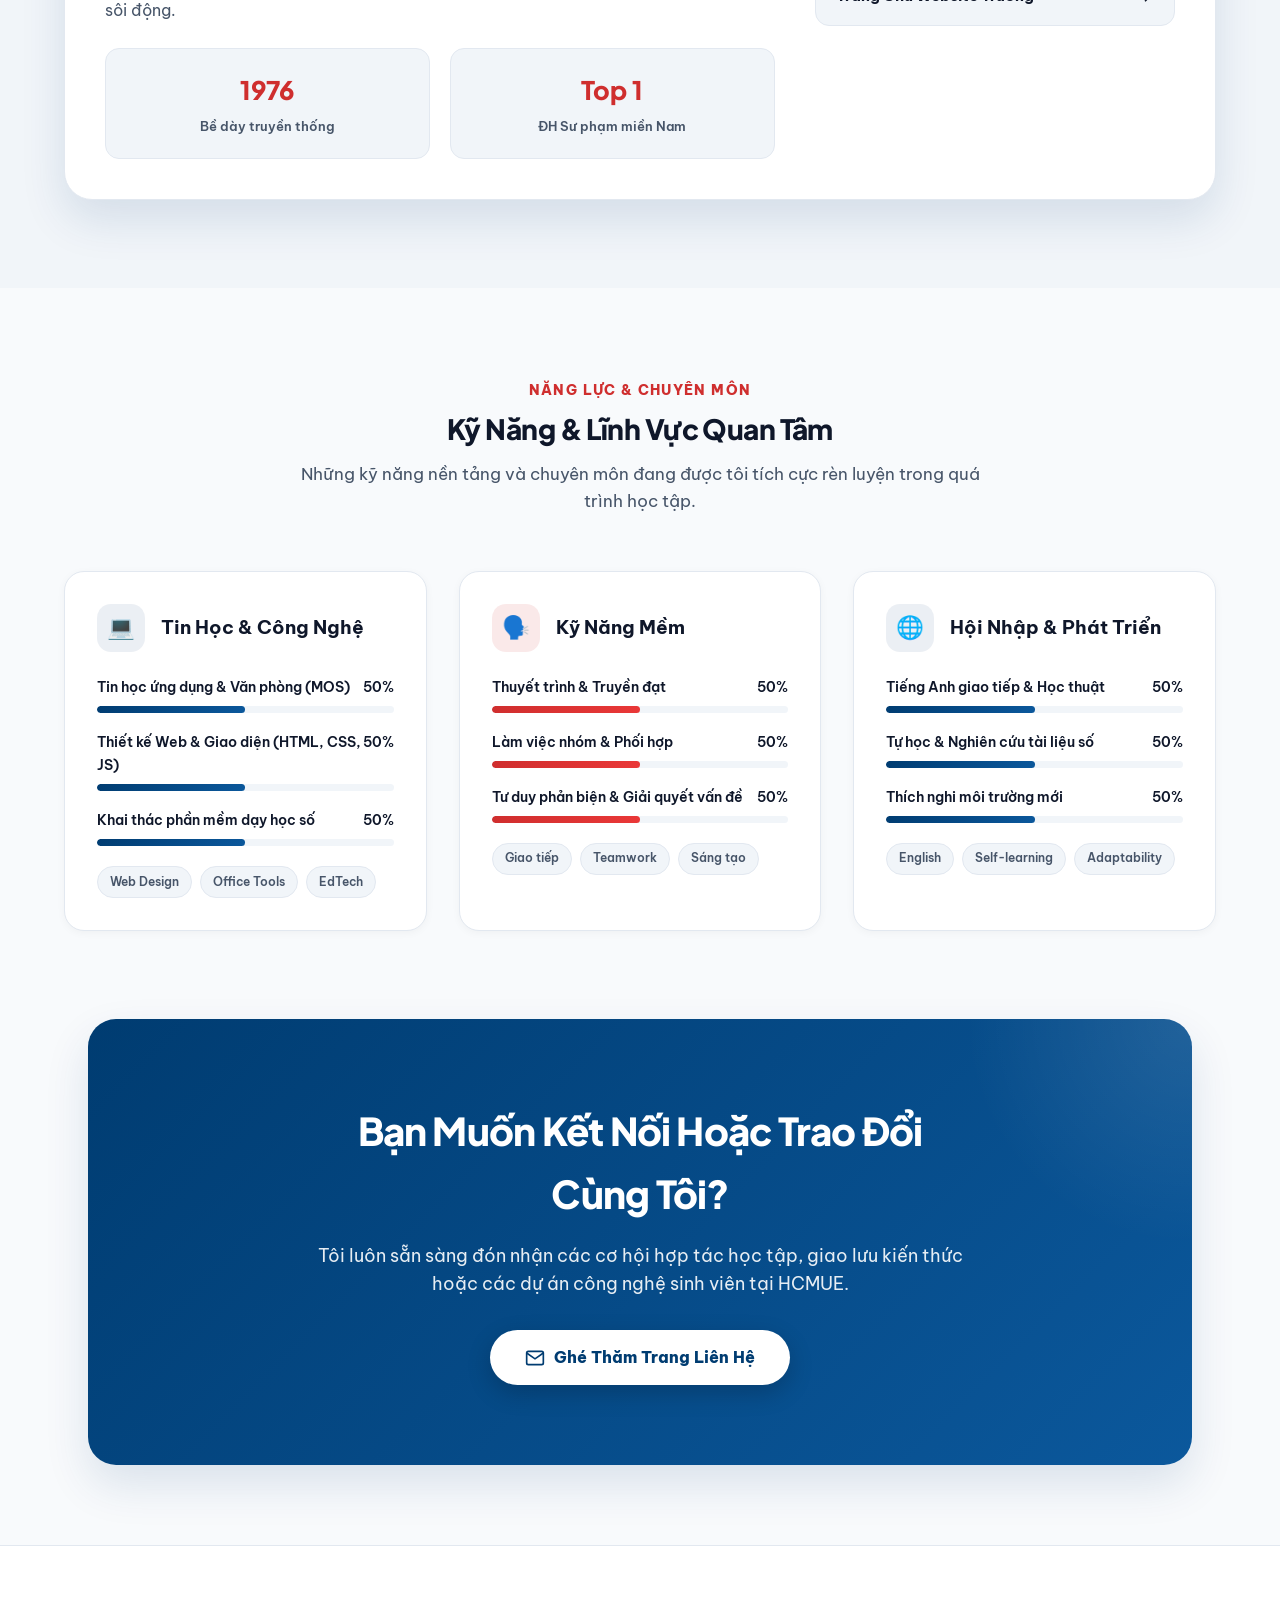
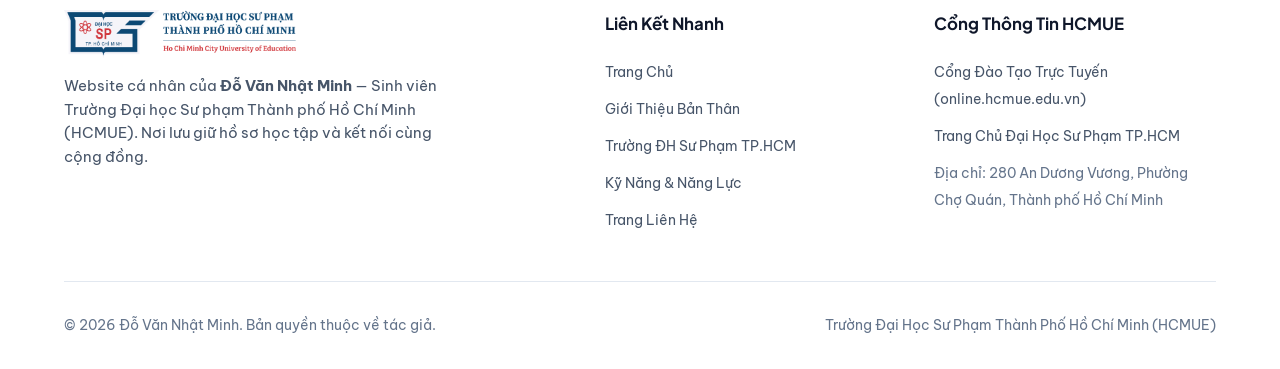
==== commit dd102876: "feat: add 'Plickers KHTN' as a standalone navigation link in header menu across all pages" ====
--- a/index.html
+++ b/index.html
@@ -41,6 +41,7 @@
         <li><a href="#about" class="nav-link">Giới Thiệu</a></li>
         <li><a href="skills.html" class="nav-link">Kỹ Năng</a></li>
         <li><a href="lab.html" class="nav-link">Thí Nghiệm</a></li>
+        <li><a href="lab.html?tab=plickers" class="nav-link">Plickers KHTN</a></li>
         <li><a href="contact.html" class="nav-link">Liên Hệ</a></li>
       </ul>
 
--- a/assets/css/style.css
+++ b/assets/css/style.css
@@ -235,38 +235,48 @@
 }
 
 .theme-toggle-btn {
-  display: flex;
-  align-items: center;
-  justify-content: center;
-  width: 42px;
-  height: 42px;
-  border-radius: var(--radius-full);
-  border: 1px solid var(--border-color);
-  background: var(--bg-surface);
-  color: var(--text-main);
-  cursor: pointer;
-  transition: var(--transition);
+  display: flex !important;
+  align-items: center !important;
+  justify-content: center !important;
+  width: 42px !important;
+  height: 42px !important;
+  padding: 0 !important;
+  border-radius: var(--radius-full) !important;
+  border: 1px solid var(--border-color) !important;
+  background: var(--bg-surface) !important;
+  color: var(--text-main) !important;
+  cursor: pointer !important;
+  transition: var(--transition) !important;
+  flex-shrink: 0 !important;
+  box-sizing: border-box !important;
 }
 
 .theme-toggle-btn:hover {
-  background: var(--bg-surface-soft);
+  background: var(--bg-surface-soft) !important;
   transform: translateY(-2px);
   box-shadow: var(--shadow-sm);
 }
 
+.theme-toggle-btn svg {
+  display: block;
+  pointer-events: none;
+  flex-shrink: 0;
+}
+
 .theme-icon-sun {
-  display: none;
+  display: none !important;
 }
 .theme-icon-moon {
-  display: block;
+  display: block !important;
 }
 
 [data-theme="dark"] .theme-icon-sun {
-  display: block;
-  color: #f59e0b;
+  display: block !important;
+  color: #f59e0b !important;
+  stroke: #f59e0b !important;
 }
 [data-theme="dark"] .theme-icon-moon {
-  display: none;
+  display: none !important;
 }
 
 .btn-contact-nav {
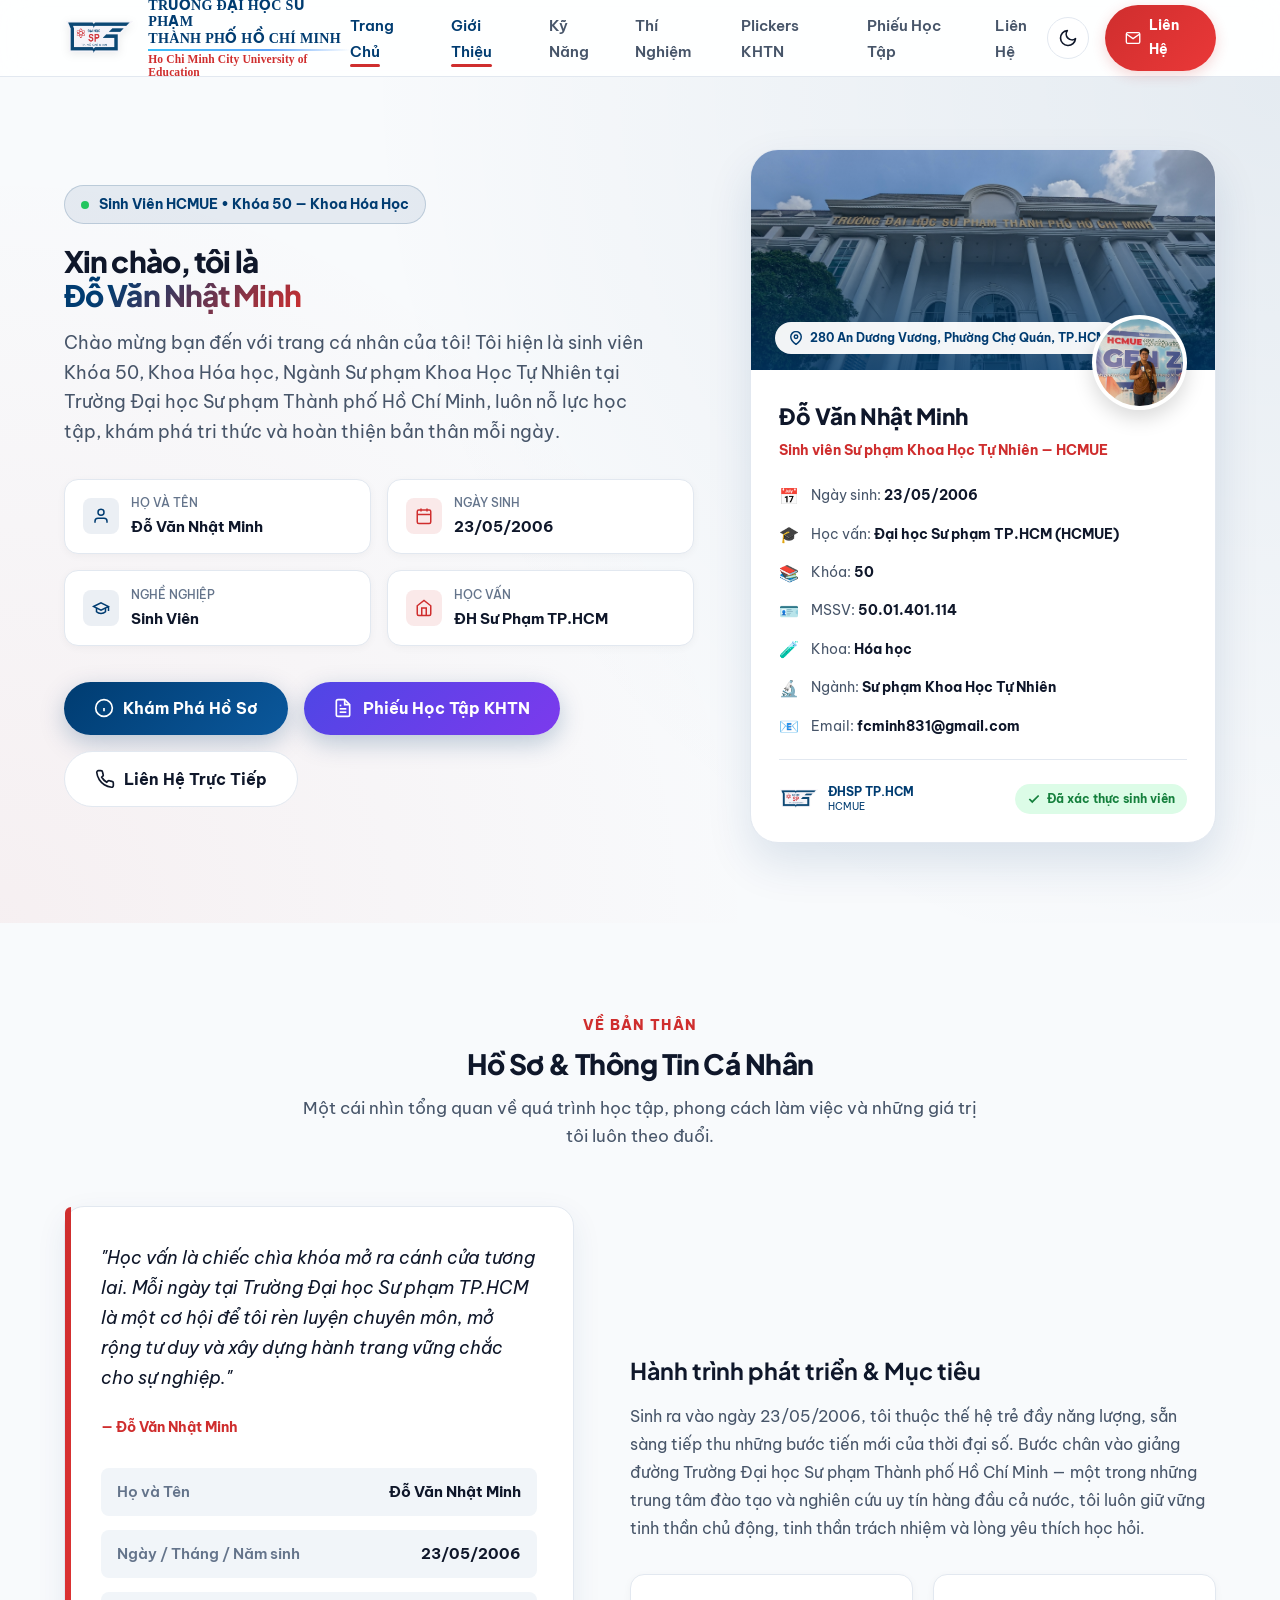
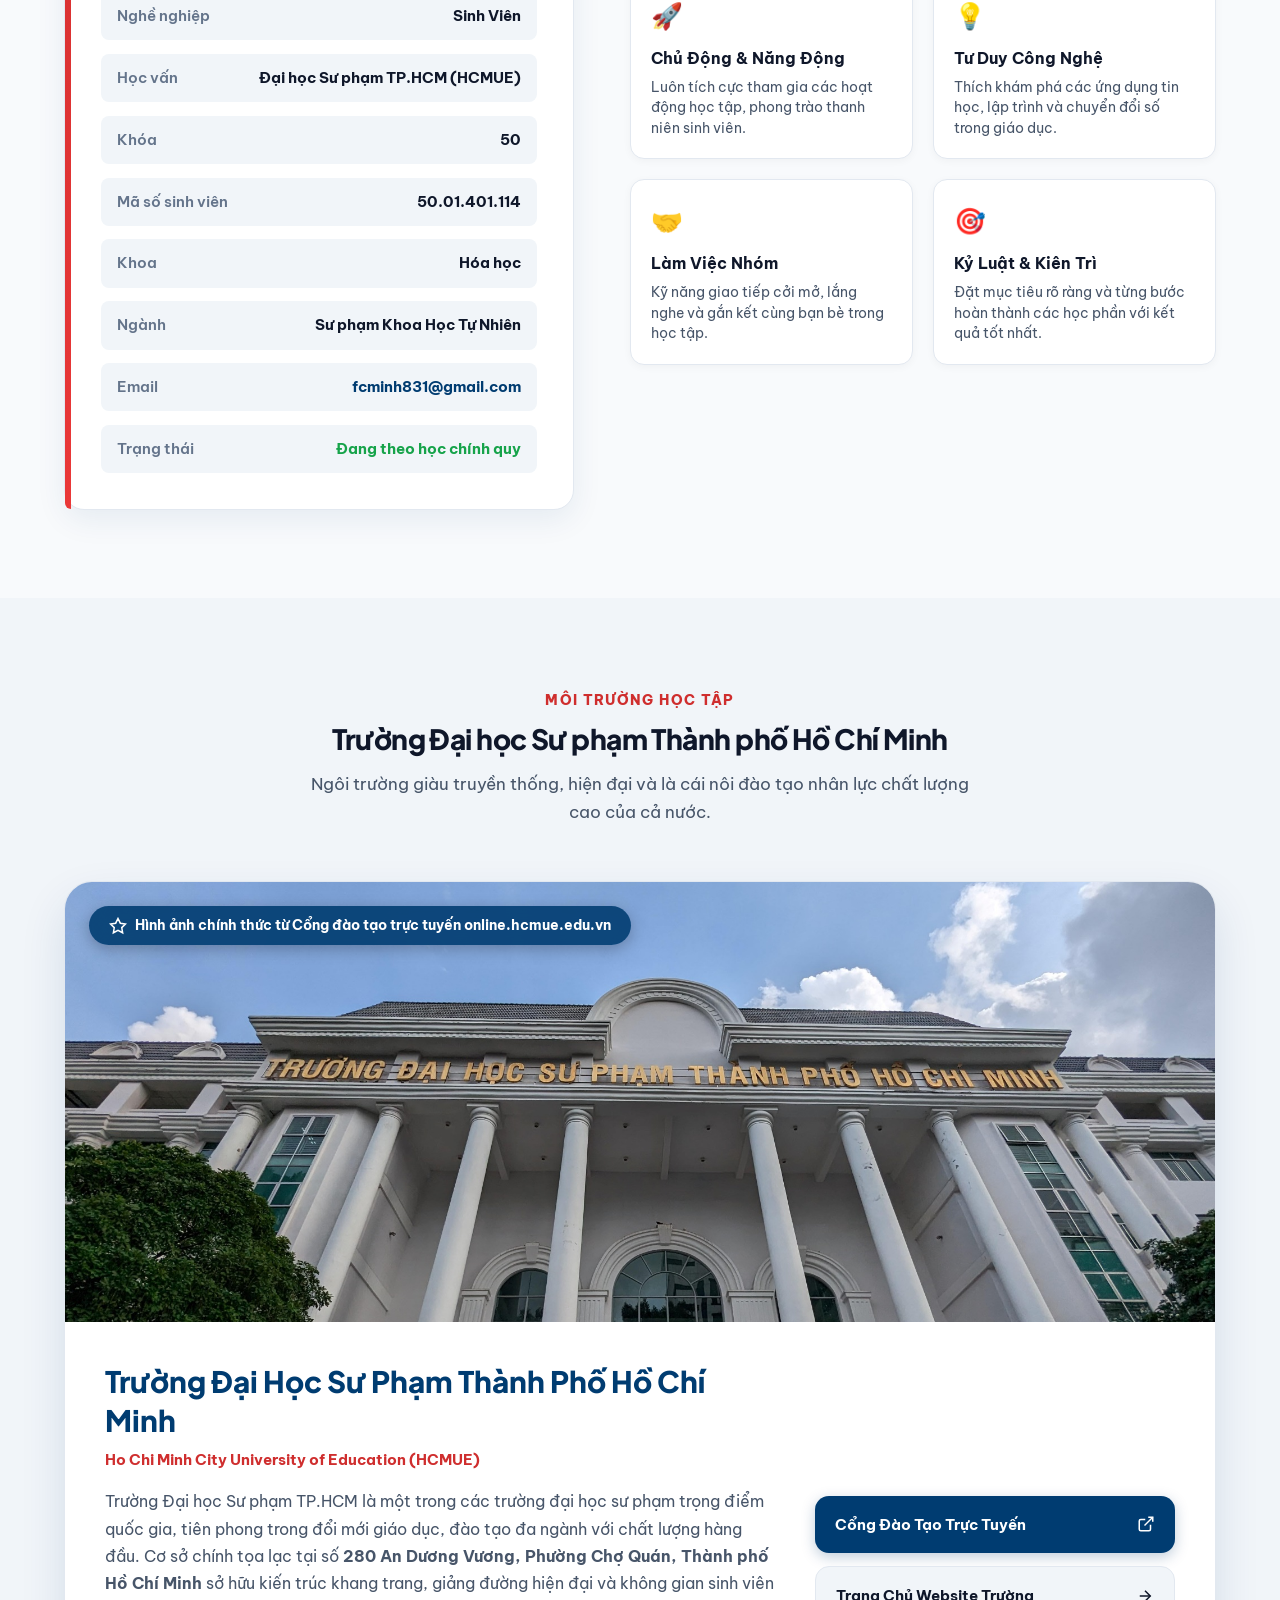
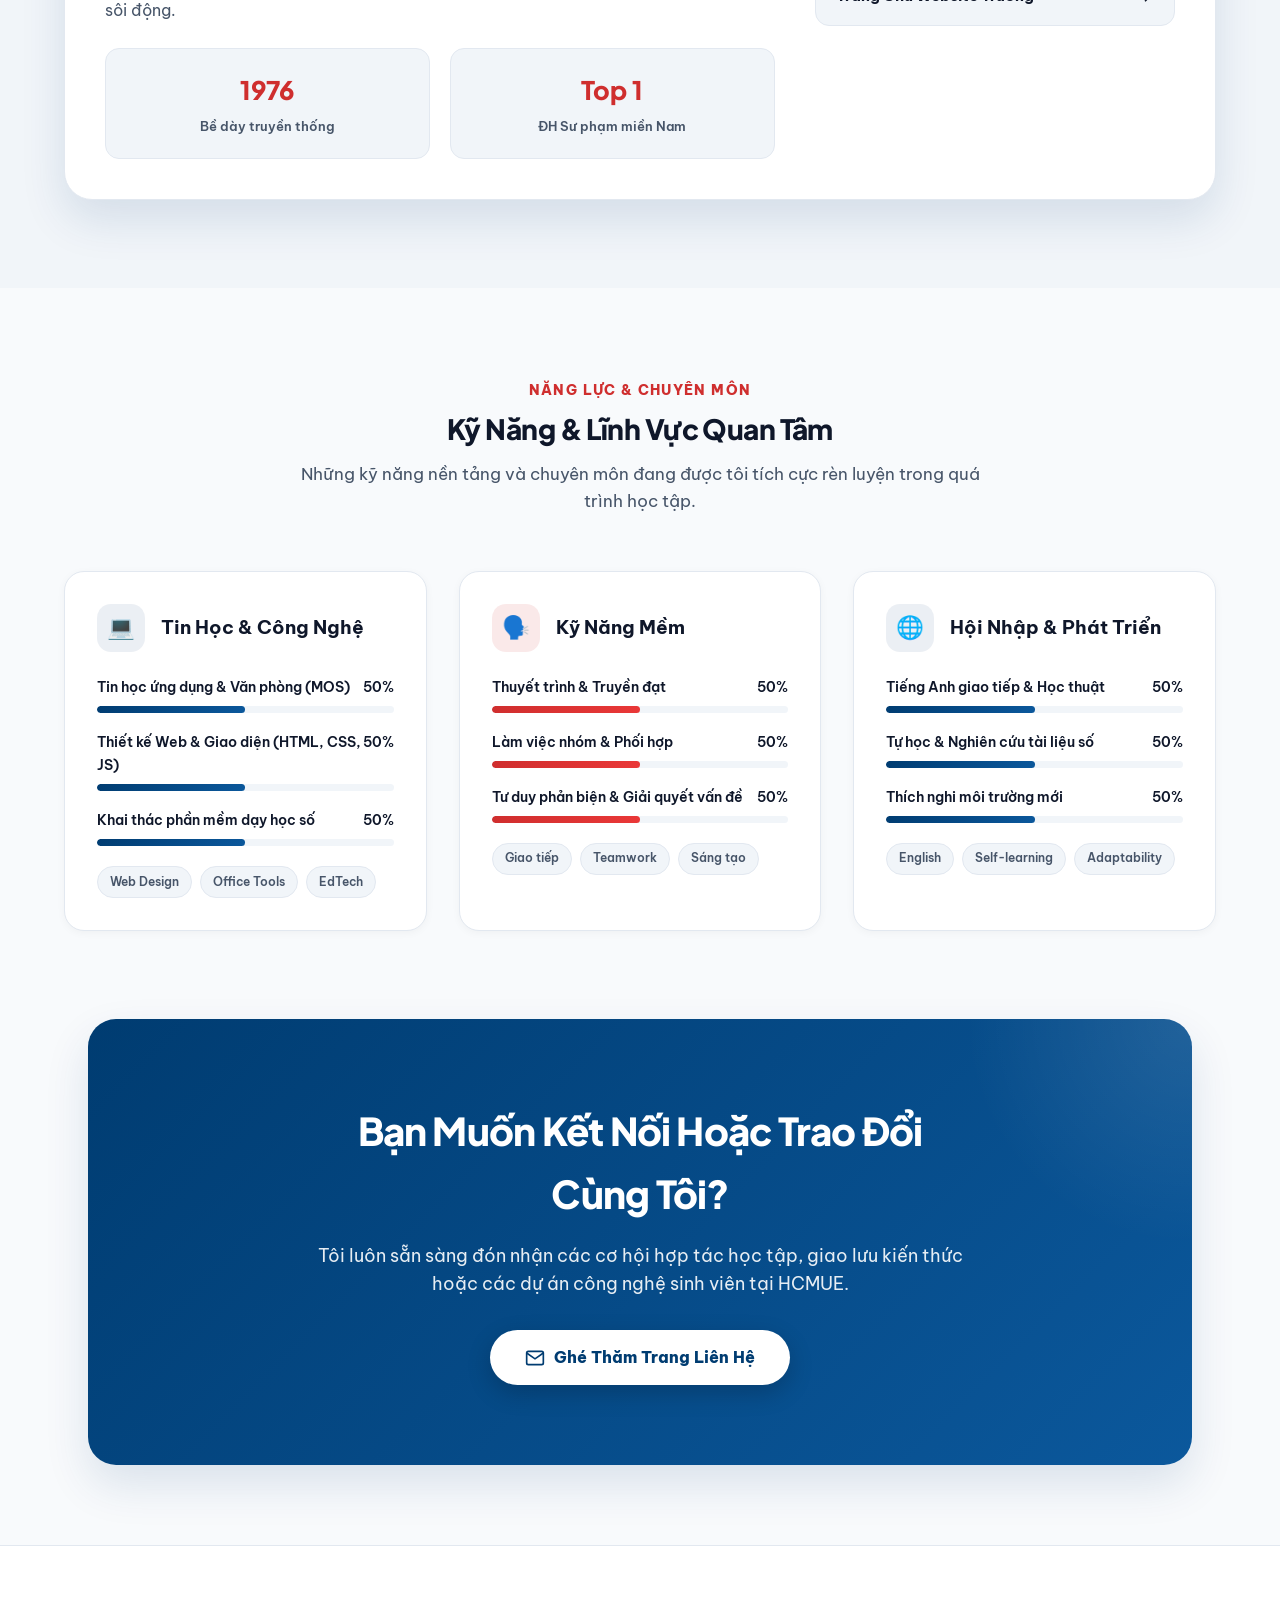
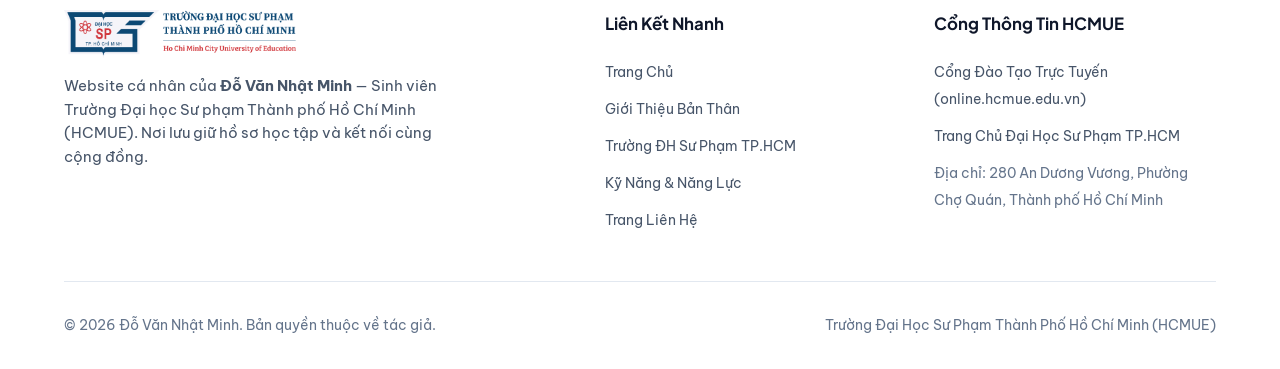
==== commit 0989d8db: "feat: Them trang va thu muc Phieu Hoc Tap KHTN 6 (Bai 40 Luc va bieu dien luc) len website" ====
--- a/index.html
+++ b/index.html
@@ -41,7 +41,8 @@
         <li><a href="#about" class="nav-link">Giới Thiệu</a></li>
         <li><a href="skills.html" class="nav-link">Kỹ Năng</a></li>
         <li><a href="lab.html" class="nav-link">Thí Nghiệm</a></li>
-        <li><a href="lab.html?tab=plickers" class="nav-link">Plickers KHTN</a></li>
+        <li><a href="plickers.html" class="nav-link">Plickers KHTN</a></li>
+        <li><a href="phieu-hoc-tap.html" class="nav-link">Phiếu Học Tập</a></li>
         <li><a href="contact.html" class="nav-link">Liên Hệ</a></li>
       </ul>
 
@@ -174,6 +175,16 @@
               </svg>
               Khám Phá Hồ Sơ
             </a>
+            <a href="phieu-hoc-tap.html" class="btn-primary" style="background: linear-gradient(135deg, #4f46e5 0%, #7c3aed 100%); border-color: #6366f1;">
+              <svg width="20" height="20" viewBox="0 0 24 24" fill="none" stroke="currentColor" stroke-width="2">
+                <path d="M14 2H6a2 2 0 0 0-2 2v16a2 2 0 0 0 2 2h12a2 2 0 0 0 2-2V8z"></path>
+                <polyline points="14 2 14 8 20 8"></polyline>
+                <line x1="16" y1="13" x2="8" y2="13"></line>
+                <line x1="16" y1="17" x2="8" y2="17"></line>
+                <polyline points="10 9 9 9 8 9"></polyline>
+              </svg>
+              Phiếu Học Tập KHTN
+            </a>
             <a href="contact.html" class="btn-outline">
               <svg width="20" height="20" viewBox="0 0 24 24" fill="none" stroke="currentColor" stroke-width="2">
                 <path d="M22 16.92v3a2 2 0 0 1-2.18 2 19.79 19.79 0 0 1-8.63-3.07 19.5 19.5 0 0 1-6-6 19.79 19.79 0 0 1-3.07-8.67A2 2 0 0 1 4.11 2h3a2 2 0 0 1 2 1.72 12.84 12.84 0 0 0 .7 2.81 2 2 0 0 1-.45 2.11L8.09 9.91a16 16 0 0 0 6 6l1.27-1.27a2 2 0 0 1 2.11-.45 12.84 12.84 0 0 0 2.81.7A2 2 0 0 1 22 16.92z"></path>
